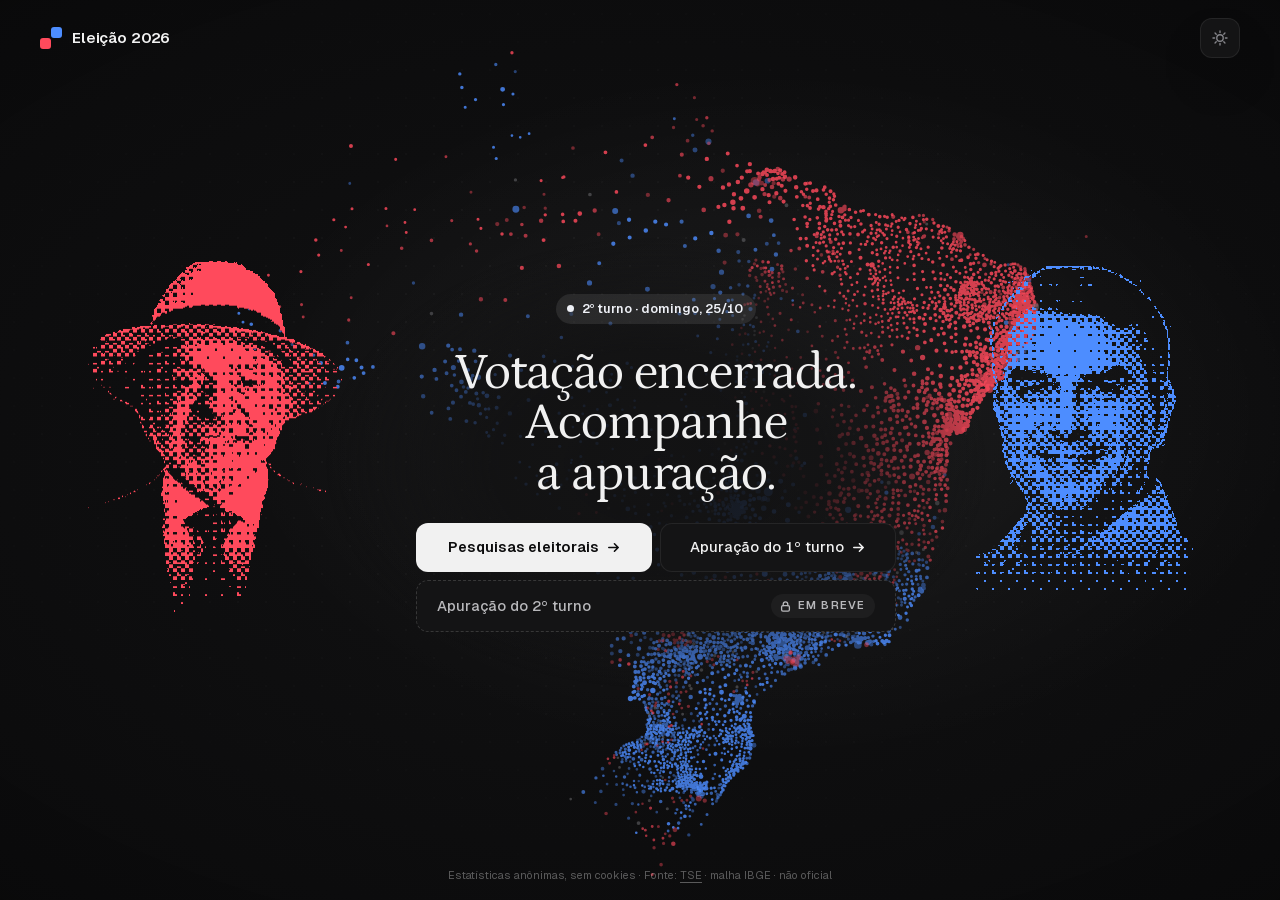
==== site/index.html @ a62d68cd "Tema escuro como padrão em todas as páginas - data-theme="dark" nas quatro páginas e theme-color neu" ====
<!doctype html>
<html lang="pt-BR" data-theme="dark">
<head>
<meta charset="utf-8">
<meta name="viewport" content="width=device-width,initial-scale=1,viewport-fit=cover">
<meta name="theme-color" content="#0b0b0c">
<title>Eleição 2026 · Lula × Flávio Bolsonaro</title>
<meta name="description" content="Pesquisas do 2º turno e a apuração município a município, com dados oficiais do TSE.">
<meta property="og:title" content="Eleição 2026 · Lula × Flávio Bolsonaro">
<meta property="og:description" content="Pesquisas do 2º turno e a apuração município a município, em tempo real.">
<meta property="og:image" content="og.png">
<meta name="twitter:card" content="summary_large_image">
<link rel="icon" href="data:image/svg+xml,%3Csvg xmlns=%27http://www.w3.org/2000/svg%27 viewBox=%270 0 32 32%27%3E%3Crect width=%2732%27 height=%2732%27 rx=%278%27 fill=%27%2307090d%27/%3E%3Cpath d=%27M4 16h12v12H4z%27 fill=%27%23ff4a5c%27/%3E%3Cpath d=%27M16 4h12v12H16z%27 fill=%27%234d8dff%27/%3E%3C/svg%3E">
<script>try{var t=new URLSearchParams(location.search).get('theme')||localStorage.getItem('theme');if(t==='light'||t==='dark')document.documentElement.dataset.theme=t}catch(e){}</script>
<link rel="preload" href="fonts/Geist-Variable.woff2" as="font" type="font/woff2" crossorigin>
<link rel="preconnect" href="https://fonts.googleapis.com"><link rel="preconnect" href="https://fonts.gstatic.com" crossorigin>
<link rel="stylesheet" href="https://fonts.googleapis.com/css2?family=Petrona:ital,wght@0,300..700;1,300..700&display=swap">
<link rel="stylesheet" href="style.css">
<link rel="stylesheet" href="pages.css">
</head>
<body class="page ready">
<main class="home">
  <canvas class="bg-map" id="bgMap" aria-hidden="true"></canvas>
    <header class="topbar">
    <a class="brand" href="index.html"><i aria-hidden="true"></i>Eleição 2026</a>
    <button class="theme-btn" id="themeBtn" type="button" aria-label="Alternar tema claro e escuro">
      <svg class="sun" viewBox="0 0 20 20" fill="none" stroke="currentColor" stroke-width="1.5" stroke-linecap="round" aria-hidden="true"><circle cx="10" cy="10" r="3.6"/><path d="M10 2.2v1.8M10 16v1.8M2.2 10H4M16 10h1.8M4.5 4.5l1.3 1.3M14.2 14.2l1.3 1.3M15.5 4.5l-1.3 1.3M5.8 14.2l-1.3 1.3"/></svg>
      <svg class="moon" viewBox="0 0 20 20" fill="none" stroke="currentColor" stroke-width="1.5" stroke-linejoin="round" aria-hidden="true"><path d="M16.5 11.6A6.8 6.8 0 0 1 8.4 3.5a6.8 6.8 0 1 0 8.1 8.1z"/></svg>
    </button>
  </header>

  <section class="hero">
    <figure class="face l"><canvas class="dither" data-src="img/lula.jpg" role="img" aria-label="Retrato de Lula"></canvas></figure>
    <div class="hero-main">
      <div class="soon-count"><i></i><span>2º turno · domingo, 25/10</span></div>
      <h1 class="soon-title" id="title">Faltam <em>para o 2º turno</em></h1>
      <div class="countdown" id="cd" role="timer" aria-live="off">
        <div class="u panel"><b id="cdD">--</b><small>dias</small></div>
        <div class="u panel"><b id="cdH">--</b><small>horas</small></div>
        <div class="u panel"><b id="cdM">--</b><small>min</small></div>
        <div class="u panel"><b id="cdS">--</b><small>seg</small></div>
      </div>
      <nav class="ctas" aria-label="Principais seções">
        <a class="btn primary" href="pesquisas.html">Pesquisas eleitorais<svg viewBox="0 0 16 16" fill="none" stroke="currentColor" stroke-width="1.7" stroke-linecap="round" stroke-linejoin="round" aria-hidden="true"><path d="M3 8h10M9 4l4 4-4 4"/></svg></a>
        <a class="btn" href="apuracao.html?data=r1">Apuração do 1º turno<svg viewBox="0 0 16 16" fill="none" stroke="currentColor" stroke-width="1.7" stroke-linecap="round" stroke-linejoin="round" aria-hidden="true"><path d="M3 8h10M9 4l4 4-4 4"/></svg></a>
            <span class="btn locked" role="link" aria-disabled="true" title="Disponível quando a apuração começar">Apuração do 2º turno<span class="soonbadge"><svg viewBox="0 0 16 16" fill="none" stroke="currentColor" stroke-width="1.6" stroke-linecap="round" stroke-linejoin="round" aria-hidden="true"><rect x="3.2" y="7" width="9.6" height="6.6" rx="1.6"/><path d="M5.2 7V5.2a2.8 2.8 0 0 1 5.6 0V7"/></svg>Em breve</span></span>
      </nav>
    </div>
    <figure class="face f"><canvas class="dither" data-src="img/flavio.jpg" role="img" aria-label="Retrato de Flávio Bolsonaro"></canvas></figure>
  </section>

  <footer class="home-foot">Estatísticas anônimas, sem cookies · Fonte: <a href="https://resultados.tse.jus.br" target="_blank" rel="noopener">TSE</a> · malha IBGE · não oficial</footer>
</main>
<script src="bg.js"></script>
<script src="dither.js"></script>
<script>
(function () {
  var b = document.getElementById('themeBtn');
  b.addEventListener('click', function () {
    var n = document.documentElement.dataset.theme === 'dark' ? 'light' : 'dark';
    document.documentElement.dataset.theme = n;
    try { localStorage.setItem('theme', n); } catch (e) {}
  });
  var ids = ['D', 'H', 'M', 'S'].map(function (k) { return document.getElementById('cd' + k); }), title = document.getElementById('title'), cd = document.getElementById('cd');
  var start = Date.UTC(2026, 9, 25, 11, 0, 0), end = Date.UTC(2026, 9, 25, 20, 0, 0);
  function p(n) { return n < 10 ? '0' + n : String(n); }
  function tick() {
    var now = Date.now();
    if (now >= start) {
      cd.style.display = 'none'; 
      title.textContent = now < end ? 'Votação em andamento. A apuração começa às 17h.' : 'Votação encerrada. Acompanhe a apuração.';
      return;
    }
    var s = Math.floor((start - now) / 1000);
    var v = [Math.floor(s / 86400), Math.floor((s % 86400) / 3600), Math.floor((s % 3600) / 60), s % 60];
    ids.forEach(function (e, i) { e.textContent = p(v[i]); });
  }
  tick(); setInterval(tick, 1000);
})();
</script>
<script src="beacon.js" defer></script>
</body>
</html>
---- site/style.css ----
/* =====================================================================
   Tracker 2º turno 2026 — estilos
   Tokens → base → painéis → placar → ranking → estados → controles →
   busca/cards → tooltip → compartilhar → animações → celular
   ===================================================================== */

@font-face { font-family: "Geist"; src: url("fonts/Geist-Variable.woff2") format("woff2"); font-weight: 100 900; font-display: swap; }
@font-face { font-family: "Geist Mono"; src: url("fonts/GeistMono-Variable.woff2") format("woff2"); font-weight: 100 900; font-display: swap; }

:root {
  /* cor */
  --bg: #0b0b0c;
  --surface: rgba(20, 20, 21, .9);
  --surface-hi: rgba(255, 255, 255, .045);
  --surface-hi-2: rgba(255, 255, 255, .09);
  --line: rgba(255, 255, 255, .07);
  --line-strong: rgba(255, 255, 255, .15);
  --accent: #eef0f6; --accent-soft: rgba(255, 255, 255, .09); --accent-ink: #eef0f6;
  --thumb: rgba(255, 255, 255, .09); --seg-on: #eef0f6; --link: #b3b9c8; --ic-bg: rgba(255, 255, 255, .09); --ic-ink: #b3b9c8; --prog: #eef0f6; --prog-bg: rgba(255, 255, 255, .09);
  --hi-3: rgba(255, 255, 255, .14); --hi-4: rgba(255, 255, 255, .4); --hi-5: rgba(255, 255, 255, .22);
  --bg-glow: rgba(255, 255, 255, .06); --bg-a: #121213; --bg-b: #09090a;
  --dot: rgba(255, 255, 255, .09); --vig: rgba(0, 0, 0, .42);
  --panel-a: rgba(28, 28, 30, .94); --panel-b: rgba(18, 18, 19, .94); --panel-solid: #141415;
  --hl: rgba(255, 255, 255, .06);
  --shadow-panel: 0 24px 56px -16px rgba(0, 0, 0, .7); --shadow-pop: 0 20px 48px -8px rgba(0, 0, 0, .7); --shadow-sm: 0 8px 24px rgba(0, 0, 0, .5);
  --pop: rgba(17, 17, 18, .97); --pop-2: rgba(19, 19, 20, .97); --input: rgba(24, 24, 25, .92); --dlg: #151516;
  --chip-bg: #202022; --scroll: #333; --focus: rgba(255, 255, 255, .7);
  --label: rgba(255, 255, 255, .5); --halo: #000; --footnote: rgba(255, 255, 255, .32);
  --scrim: rgba(0, 0, 0, .5); --scrim-d: rgba(0, 0, 0, .7); --load: rgba(14, 14, 15, .6);
  --btn: #f1f1f1; --btn-h: #fff; --btn-ink: #0c0c0d;
  --card-a: rgba(255, 255, 255, .085); --card-b: rgba(255, 255, 255, .02); --card-ah: rgba(255, 255, 255, .13); --card-bh: rgba(255, 255, 255, .04);
  --chart-grid: rgba(255, 255, 255, .07); --chart-mid: rgba(255, 255, 255, .28); --chart-cur: rgba(255, 255, 255, .18); --chart-sel: rgba(255, 255, 255, .55); --chart-hov: rgba(255, 255, 255, .4);
  --text: #f1f1f1;
  --text-2: #b8b8bb;
  --muted: #85858a;
  --lula: #ff4a5c;
  --flavio: #4d8dff;
  --neutral: #2e2e31;
  /* escala de espaço e raios (múltiplos de 4) */
  --s1: 4px; --s2: 8px; --s3: 12px; --s4: 16px; --s5: 24px;
  --r-sm: 8px; --r-md: 12px; --r-lg: 18px;
  --gap: 16px;
  --lw: 484px;                     /* largura dos painéis da esquerda */
  /* movimento */
  --ease: cubic-bezier(.2, .8, .2, 1);
  --font: "Geist", ui-sans-serif, -apple-system, BlinkMacSystemFont, "Segoe UI", Roboto, sans-serif;
  /* fonte dos números grandes */
  --serif: "Petrona", ui-serif, "New York", "Iowan Old Style", Georgia, serif;
  --num: var(--serif); --num-w: 400; --num-ls: -.015em; --num-k: 1.12; --title-w: 400; --title-ls: -.02em;
  --mono: "Geist Mono", ui-monospace, SFMono-Regular, Menlo, monospace;
  color-scheme: dark;
}

* { box-sizing: border-box; margin: 0; }
html, body { height: 100%; }
body {
  color: var(--text);
  font: 400 14px/1.45 var(--font);
  font-variant-numeric: tabular-nums;
  -webkit-font-smoothing: antialiased;
  overflow: hidden;
  /* halo de luz atrás do Brasil + fundo em profundidade */
  background:
    radial-gradient(60% 55% at 60% 46%, var(--bg-glow) 0%, transparent 70%),
    radial-gradient(90% 80% at 50% 50%, var(--bg-a) 0%, var(--bg-b) 100%);
  background-color: var(--bg);
}
/* grade de pontos e vinheta, muito sutis */
body::before {
  content: ""; position: fixed; inset: 0; pointer-events: none; z-index: 0; opacity: .5;
  background-image: radial-gradient(var(--dot) 1px, transparent 1.2px);
  background-size: 28px 28px;
  -webkit-mask-image: radial-gradient(55% 55% at 58% 48%, #000, transparent);
  mask-image: radial-gradient(55% 55% at 58% 48%, #000, transparent);
}
body::after {
  content: ""; position: fixed; inset: 0; pointer-events: none; z-index: 1;
  background: radial-gradient(120% 100% at 50% 50%, transparent 55%, var(--vig) 100%);
}
a { color: inherit; }
button { font: inherit; color: inherit; cursor: pointer; }
[hidden] { display: none !important; }

:focus-visible { outline: 2px solid var(--focus); outline-offset: 2px; border-radius: var(--r-sm); }
button:focus:not(:focus-visible), input:focus:not(:focus-visible) { outline: none; }

#map { position: fixed; inset: 0; z-index: 0; }
.maplibregl-canvas { outline: none; }
.maplibregl-ctrl-attrib { display: none; }

/* ---------- painel de vidro ---------- */
.panel {
  position: fixed; z-index: 2;
  background: linear-gradient(180deg, var(--panel-a), var(--panel-b));
  backdrop-filter: blur(22px);
  -webkit-backdrop-filter: blur(22px);
  border: 1px solid var(--line);
  border-radius: var(--r-lg);
  box-shadow: inset 0 1px 0 var(--hl), var(--shadow-panel);
}

/* ---------- placar ---------- */
.score {
  top: var(--gap); left: var(--gap);
  width: var(--lw); max-width: calc(100vw - 2 * var(--gap));
  padding: var(--s4) 20px var(--s3);
}
.score-top { display: flex; justify-content: space-between; align-items: center; margin-bottom: var(--s4); }
.eyebrow { font-size: 11px; letter-spacing: .14em; text-transform: uppercase; color: var(--muted); font-weight: 500; white-space: nowrap; }

.pill {
  display: inline-flex; align-items: center; gap: 7px; white-space: nowrap;
  padding: 4px 11px 4px 9px; border-radius: 99px;
  font-size: 11px; font-weight: 600; letter-spacing: .06em; text-transform: uppercase;
  background: var(--surface-hi); color: var(--muted);
  transition: color .4s, background .4s;
}
.pill i { width: 6px; height: 6px; border-radius: 50%; background: currentColor; }
.pill[data-s="live"] { color: #ff6b7a; background: rgba(255, 74, 92, .12); }
.pill[data-s="live"] i { animation: pulse 1.6s ease-out infinite; }
.pill[data-s="done"] { color: #5fe0a0; background: rgba(95, 224, 160, .1); }
.badges { display: flex; align-items: center; gap: var(--s2); flex-shrink: 0; }
.pill.livebtn { border: 0; cursor: pointer; padding: 4px 11px 4px 7px; gap: 3px; color: var(--text); background: var(--surface-hi-2); font-family: inherit; }
.pill.livebtn svg { width: 11px; height: 11px; flex: none; }
.pill.livebtn i { display: none; }
.pill.livebtn:hover { background: var(--hi-3); }
.pill[data-s="replay"] { color: #b9a4ff; background: rgba(167, 139, 250, .13); }
.pill[data-s="stale"] { color: #ffc65c; background: rgba(255, 198, 92, .11); }
@keyframes pulse { 0% { box-shadow: 0 0 0 0 rgba(255, 74, 92, .65); } 100% { box-shadow: 0 0 0 9px rgba(255, 74, 92, 0); } }

.duel { display: grid; grid-template-columns: 1fr 1fr; gap: var(--s4); }
.cand { display: grid; grid-template-columns: 44px 1fr; grid-template-areas: "ph who" "pc pc" "vt vt"; column-gap: 10px; align-items: center; min-width: 0; }
.cand.flavio { text-align: right; grid-template-columns: 1fr 44px; grid-template-areas: "who ph" "pc pc" "vt vt"; }
.ph { grid-area: ph; width: 44px; height: 44px; border-radius: 50%; object-fit: cover; object-position: top; border: 2px solid; background: var(--chip-bg); transition: transform .5s var(--ease); }
.cand:hover .ph { transform: scale(1.06); }
.lula .ph { border-color: var(--lula); }
.flavio .ph { border-color: var(--flavio); }
.who { grid-area: who; line-height: 1.2; min-width: 0; }
.who .nm { font-weight: 600; font-size: 15px; letter-spacing: -.01em; display: block; white-space: nowrap; overflow: hidden; text-overflow: ellipsis; }
.who small { color: var(--muted); font-size: 11px; font-weight: 500; letter-spacing: .08em; }

/* número grande: leve, com % menor e mais discreto */
.pc { grid-area: pc; display: flex; align-items: flex-start; margin-top: var(--s3); font-family: var(--num); font-variant-numeric: lining-nums; font-size: calc(46px * var(--num-k)); font-weight: var(--num-w); letter-spacing: var(--num-ls); line-height: 1; }
.flavio .pc { justify-content: flex-end; }
.lula .pc { color: var(--lula); }
.flavio .pc { color: var(--flavio); }
.pc .pct { font-size: .46em; font-weight: 400; letter-spacing: 0; opacity: .6; margin: .3em 0 0 3px; }
.pc.empty .pct { display: none; }
.vt { grid-area: vt; color: var(--muted); font-size: 12.5px; margin-top: var(--s2); display: flex; gap: 4px; align-items: center; line-height: 1.2; }
.flavio .vt { justify-content: flex-end; }

/* números com dígitos que rolam */
.roll { display: inline-flex; line-height: 1; height: 1em; font-variant-numeric: tabular-nums; }
.dg { display: inline-block; height: 1em; width: 1ch; overflow: hidden; text-align: center; }
.dg i { display: block; font-style: normal; transform: translateY(calc(var(--d, 0) * -1em)); transition: transform 1s var(--ease); }
.dg b { display: block; height: 1em; font-weight: inherit; }
.ch { display: inline-block; height: 1em; }
/* números grandes: colunas mais justas (a fonte dos números é quase proporcional); o recorte vertical continua, o horizontal é folgado */
.pc .dg { width: .86ch; overflow: visible; clip-path: inset(0 -.35em); }
.pc .ch { margin: 0 -.02em; }
.vt .roll { height: 1.2em; line-height: 1.2; }
.vt .dg, .vt .dg b, .vt .ch { height: 1.2em; }
.vt .dg i { transform: translateY(calc(var(--d, 0) * -1.2em)); }
.roll.bump { animation: bump 1.1s var(--ease); }
@keyframes bump { 0% { filter: brightness(1.9) drop-shadow(0 0 10px currentColor); } 100% { filter: none; } }
body.noanim .dg i { transition: none; }

.split { position: relative; display: flex; height: 6px; border-radius: 99px; overflow: hidden; margin-top: var(--s4); background: var(--neutral); }
.split b { display: block; height: 100%; transition: width 1s var(--ease); }
.split .l { background: linear-gradient(90deg, #ff6676, var(--lula)); width: 50%; }
.split .f { background: linear-gradient(90deg, var(--flavio), #77a6ff); width: 50%; margin-left: auto; }
.split u { position: absolute; left: 50%; top: -2px; bottom: -2px; width: 2px; margin-left: -1px; background: var(--panel-solid); }
.lead { margin-top: var(--s3); font-size: 13px; font-weight: 500; text-align: center; min-height: 19px; color: var(--text-2); transition: color .4s; }
.lead.l { color: var(--lula); }
.lead.f { color: var(--flavio); }

.prog { height: 3px; background: var(--prog-bg); border-radius: 99px; margin-top: var(--s4); overflow: hidden; }
.prog i { display: block; height: 100%; width: 0; background: var(--prog); border-radius: 99px; transition: width 1s var(--ease); }
.row { display: flex; justify-content: space-between; gap: var(--s3); }
.meta { margin-top: var(--s2); font-size: 12px; color: var(--muted); }
.won { display: flex; gap: var(--s4); margin-top: var(--s3); padding-top: var(--s3); border-top: 1px solid var(--line); font-size: 12px; color: var(--muted); flex-wrap: wrap; }
.won span { display: inline-flex; align-items: center; gap: 6px; }
.won b { color: var(--text); font-size: 13px; font-weight: 600; }
.dot { width: 8px; height: 8px; border-radius: 50%; display: inline-block; flex: none; }

/* ---------- ranking dos demais candidatos (recolhido: 3 primeiros) ---------- */
.rank { margin-top: var(--s4); padding-top: var(--s3); border-top: 1px solid var(--line); }
.rank-head { display: flex; justify-content: space-between; align-items: center; font-size: 11px; letter-spacing: .14em; text-transform: uppercase; color: var(--muted); font-weight: 500; margin-bottom: var(--s2); }
.link { display: inline-flex; align-items: center; gap: 4px; background: none; border: 0; padding: 2px 4px; margin: -2px -4px; color: var(--link); font-size: 12px; letter-spacing: 0; text-transform: none; font-weight: 500; border-radius: 6px; }
.link:hover { color: var(--text); text-decoration: underline; }
.link svg { width: 12px; height: 12px; transition: transform .4s var(--ease); }
.score.rank-open .link svg { transform: rotate(180deg); }
.rank-wrap {
  max-height: 100px; overflow: hidden; position: relative;
  transition: max-height .5s var(--ease);
  -webkit-mask-image: linear-gradient(#000 62%, transparent); mask-image: linear-gradient(#000 62%, transparent);
}
.score.rank-open .rank-wrap { max-height: clamp(110px, calc(100vh - 650px), 330px); overflow-y: auto; -webkit-mask-image: none; mask-image: none; scrollbar-width: thin; scrollbar-color: var(--scroll) transparent; }
#rankList { list-style: none; padding: 0; }
#rankList li { display: grid; grid-template-columns: 24px minmax(0, 1fr) 52px 78px; gap: var(--s2); align-items: center; padding: 3px 0; font-size: 12.5px; }
#rankList img { width: 24px; height: 24px; border-radius: 50%; object-fit: cover; object-position: top; border: 1.5px solid var(--c); background: var(--chip-bg); }
.rn { white-space: nowrap; overflow: hidden; text-overflow: ellipsis; font-weight: 500; }
.rn small { color: var(--muted); font-weight: 400; font-size: 10px; margin-left: 4px; letter-spacing: .04em; }
.rb { display: block; height: 3px; background: var(--surface-hi); border-radius: 99px; margin-top: 3px; }
.rb b { display: block; height: 100%; border-radius: 99px; transition: width .8s var(--ease); }
.rp { text-align: right; font-weight: 600; }
.rv { text-align: right; color: var(--muted); }
.rank-foot { font-size: 11px; color: var(--muted); line-height: 1.5; max-height: 0; opacity: 0; overflow: hidden; transition: max-height .5s var(--ease), opacity .4s, margin .4s; }
.score.rank-open .rank-foot { max-height: 60px; opacity: 1; margin-top: var(--s2); }

/* ---------- lateral: estados ---------- */
.side { top: var(--gap); right: var(--gap); bottom: var(--gap); width: 300px; display: flex; flex-direction: column; overflow: hidden; }
.side-grab { display: block; }
.side-head { display: flex; align-items: center; justify-content: space-between; gap: var(--s2); padding: var(--s4) var(--s4) var(--s3); min-height: 58px; }
.side-title { display: flex; align-items: center; gap: var(--s2); min-width: 0; }
.back { display: inline-flex; align-items: center; justify-content: center; width: 28px; height: 28px; margin-left: -6px; border: 0; border-radius: var(--r-sm); background: var(--ic-bg); color: var(--ic-ink); }
.back:hover { background: var(--surface-hi-2); color: var(--text); }
.back svg { width: 14px; height: 14px; }
.side.in-detail h2 { color: var(--text); font-size: 15px; letter-spacing: -.01em; text-transform: none; font-weight: 600; }
.side h2, .evo h2 { font-size: 11px; letter-spacing: .14em; text-transform: uppercase; color: var(--muted); font-weight: 500; }
.x { display: none; background: none; border: 0; font-size: 24px; line-height: 1; color: var(--muted); padding: 0 4px; }
#ufList { list-style: none; padding: 0 var(--s2) var(--s2); overflow-y: auto; flex: 1; scrollbar-width: thin; scrollbar-color: var(--scroll) transparent; position: relative; }
#ufList li { display: grid; grid-template-columns: 28px 1fr 62px; align-items: center; gap: var(--s2); padding: 7px var(--s2); border-radius: var(--r-sm); cursor: pointer; transition: background .2s; }
#ufList li:hover { background: var(--surface-hi); }
#ufList li.on { background: var(--surface-hi-2); }
#ufList .sg { font-weight: 600; font-size: 12px; letter-spacing: .02em; }
#ufList .bar { position: relative; height: 5px; background: var(--surface-hi); border-radius: 99px; }
#ufList .bar::after { content: ""; position: absolute; left: 50%; top: -2px; bottom: -2px; width: 1px; background: var(--hi-5); }
#ufList .bar i { position: absolute; top: 0; bottom: 0; border-radius: 99px; width: 0; transition: width .8s var(--ease), background .4s; }
#ufList .mg { text-align: right; font-size: 12px; font-weight: 500; transition: color .4s; }
#ufList li.empty { display: block; color: var(--muted); cursor: default; padding: var(--s4) var(--s2); }
#ufList li.empty:hover { background: none; }
.evo { padding: var(--s3) var(--s4) var(--s4); border-top: 1px solid var(--line); }
.evo-head { display: flex; align-items: center; justify-content: space-between; margin-bottom: var(--s2); }
.mini { display: inline-flex; align-items: center; gap: 6px; padding: 4px 10px 4px 8px; border: 1px solid var(--line); border-radius: 99px; background: var(--surface-hi); color: var(--link); font-size: 12px; font-weight: 500; transition: background .2s, color .2s; }
.mini:hover { background: var(--surface-hi-2); color: var(--text); }
.mini svg { width: 11px; height: 11px; }
.evo-chart { position: relative; touch-action: none; cursor: crosshair; }
#spark { display: block; width: 100%; height: 132px; overflow: visible; }
#spark text { font: 500 9.5px var(--font); fill: var(--muted); }
.evo-tip { position: absolute; top: 0; z-index: 3; transform: translateX(-50%); pointer-events: none; padding: 6px 9px; border-radius: var(--r-sm); background: var(--pop); border: 1px solid var(--line); font-size: 11px; line-height: 1.5; white-space: nowrap; box-shadow: var(--shadow-sm); }
.evo-tip b { font-weight: 600; }
.evo-tip .l { color: var(--lula); } .evo-tip .f { color: var(--flavio); }
.evo-foot { display: flex; justify-content: space-between; align-items: center; margin-top: var(--s2); font-size: 11px; color: var(--muted); }
.evo-lg { display: inline-flex; align-items: center; gap: 5px; }
.evo-lg i { width: 7px; height: 7px; border-radius: 50%; display: inline-block; margin-left: 6px; }
.evo-lg .l { background: var(--lula); } .evo-lg .f { background: var(--flavio); }

/* ---------- detalhe do estado / exterior ---------- */
.detail { flex: 1; overflow-y: auto; padding: 0 var(--s4) var(--s4); scrollbar-width: thin; scrollbar-color: var(--scroll) transparent; animation: pop .35s var(--ease); }
.detail .sec { margin-top: var(--s4); }
.detail .sec:first-child { margin-top: var(--s2); }
.detail .sec > h3 { font-size: 11px; letter-spacing: .14em; text-transform: uppercase; color: var(--muted); font-weight: 500; margin-bottom: var(--s2); }
.d-duel { display: grid; grid-template-columns: 1fr 1fr; gap: var(--s3); }
.d-duel .c { min-width: 0; }
.d-duel .c.f { text-align: right; }
.d-duel .nm { font-size: 12px; color: var(--text-2); }
.d-duel .big { font-family: var(--num); font-variant-numeric: lining-nums; font-size: calc(28px * var(--num-k)); font-weight: var(--num-w); letter-spacing: var(--num-ls); line-height: 1.1; }
.d-duel .l .big { color: var(--lula); } .d-duel .f .big { color: var(--flavio); }
.d-duel .big small { font-size: .5em; opacity: .6; font-weight: 400; margin-left: 2px; }
.d-duel .v { font-size: 11.5px; color: var(--muted); }
.d-stats { display: grid; grid-template-columns: repeat(3, 1fr); gap: var(--s2); }
.d-stats > div { padding: var(--s2) 10px; border-radius: var(--r-sm); background: var(--surface-hi); }
.d-stats b { display: block; font-size: 15px; font-weight: 500; letter-spacing: -.01em; }
.d-stats span { font-size: 10.5px; color: var(--muted); }
.d-list { list-style: none; padding: 0; }
.d-list li { display: grid; grid-template-columns: minmax(0, 1fr) auto auto; gap: var(--s2); align-items: center; padding: 6px var(--s2); margin: 0 calc(var(--s2) * -1); border-radius: var(--r-sm); font-size: 12.5px; cursor: pointer; transition: background .2s; }
.d-list li:hover { background: var(--surface-hi); }
.d-list .cn { white-space: nowrap; overflow: hidden; text-overflow: ellipsis; font-weight: 500; }
.d-list .cm { font-size: 11.5px; font-weight: 500; }
.d-list .cv { color: var(--muted); font-size: 11.5px; min-width: 62px; text-align: right; }
.d-chips { display: flex; flex-wrap: wrap; gap: 6px 12px; font-size: 12px; color: var(--muted); }
.d-chips span { display: inline-flex; align-items: center; gap: 6px; }
.d-chips b { color: var(--text); font-weight: 600; }
.d-note { font-size: 12px; color: var(--muted); }

/* ---------- controles ---------- */
.controls { left: var(--gap); bottom: var(--gap); padding: var(--s3); display: flex; flex-direction: column; gap: 10px; width: var(--lw); max-width: calc(100vw - 2 * var(--gap)); }
.grab { display: none; }
.ctl-row { display: flex; flex-wrap: wrap; gap: var(--s2); justify-content: space-between; }
.ctl-extra { display: grid; grid-template-rows: 1fr; transition: grid-template-rows .45s var(--ease), opacity .35s; }
.ctl-extra-in { overflow: hidden; min-height: 0; display: flex; flex-direction: column; gap: 10px; }

/* segmentado com indicador deslizante */
.seg { position: relative; display: inline-flex; background: var(--surface-hi); border-radius: 10px; padding: 3px; gap: 2px; }
.seg .thumb { position: absolute; top: 3px; bottom: 3px; left: 0; width: 0; background: var(--thumb); border-radius: var(--r-sm); box-shadow: inset 0 1px 0 var(--hl); transition: transform .4s var(--ease), width .4s var(--ease); pointer-events: none; }
.seg button { position: relative; z-index: 1; display: inline-flex; align-items: center; gap: 6px; background: none; border: 0; padding: 6px 9px; border-radius: var(--r-sm); color: var(--muted); font-weight: 500; font-size: 12.5px; white-space: nowrap; transition: color .25s; }
.seg button:hover { color: var(--text-2); }
.seg button.on { color: var(--seg-on); }
.seg button svg { width: 14px; height: 14px; flex: none; }
.seg.small button { padding: 3px 10px; font-size: 12px; }
.legend { display: grid; grid-template-columns: auto 1fr auto; gap: 10px; align-items: center; font-size: 11px; color: var(--muted); }
.ramp { height: 6px; border-radius: 99px; }
.legend.r1 { display: flex; flex-wrap: wrap; gap: 4px 12px; align-items: center; }
.lg-note { flex-basis: 100%; font-size: 11px; color: var(--muted); }
.lg-bar { flex-basis: 100%; display: grid; grid-template-columns: auto 1fr auto; gap: 10px; align-items: center; font-size: 11px; color: var(--muted); }
.chip { display: inline-flex; align-items: center; gap: 6px; font-size: 11px; color: var(--muted); }
.chip b { color: var(--text); font-weight: 500; }
.grain-row { display: flex; align-items: center; gap: 10px; flex-wrap: wrap; }
.h-note { font-size: 11px; color: var(--muted); }

.btn { display: inline-flex; align-items: center; justify-content: center; gap: 7px; background: var(--surface-hi); border: 1px solid var(--line); border-radius: 10px; padding: 8px 14px; font-weight: 500; font-size: 13px; text-decoration: none; text-align: center; transition: background .2s, transform .2s var(--ease); }
.btn:hover { background: var(--surface-hi-2); }
.btn:active { transform: scale(.97); }
.btn svg { width: 15px; height: 15px; }
.btn.primary { background: var(--btn); color: var(--btn-ink); border-color: transparent; font-weight: 600; }
.btn.primary:hover { background: var(--btn-h); }
.actions { display: none; }

/* ---------- busca e card da cidade ---------- */
.search { position: fixed; z-index: 16; left: var(--gap); width: min(var(--lw), calc(100vw - 2 * var(--gap))); bottom: calc(var(--ctl-h, 150px) + var(--gap) * 2); }
.search.inpanel { position: relative; left: auto; bottom: auto; width: auto; z-index: 3; }
.search input { width: 100%; height: 42px; padding: 0 38px; color: var(--text); font: inherit; font-size: 14px; background: var(--input); backdrop-filter: blur(22px); -webkit-backdrop-filter: blur(22px); border: 1px solid var(--line); border-radius: var(--r-md); outline: none; box-shadow: inset 0 1px 0 var(--hl), var(--shadow-pop); transition: border-color .2s, box-shadow .2s; }
.search.inpanel input { background: var(--surface-hi); box-shadow: none; backdrop-filter: none; }
.search input::placeholder { color: var(--muted); }
.search input:focus { border-color: var(--line-strong); box-shadow: 0 0 0 3px var(--surface-hi-2), var(--shadow-pop); }
.search .mag, .search .clr { z-index: 2; }
.search .mag { position: absolute; left: 13px; top: 13px; color: var(--muted); pointer-events: none; }
.search .clr { position: absolute; right: 6px; top: 6px; width: 30px; height: 30px; border: 0; border-radius: var(--r-sm); background: none; color: var(--muted); font-size: 20px; line-height: 1; }
.search .clr:hover { background: var(--surface-hi-2); color: var(--text); }
#sres { position: absolute; left: 0; right: 0; bottom: calc(100% + 6px); list-style: none; padding: 5px; max-height: 330px; overflow-y: auto; background: var(--pop-2); border: 1px solid var(--line); border-radius: var(--r-md); box-shadow: var(--shadow-pop); animation: pop .22s var(--ease); transform-origin: bottom; }
#sres li { display: flex; align-items: center; gap: 9px; padding: 8px 10px; border-radius: var(--r-sm); cursor: pointer; font-size: 14px; }
#sres li.on, #sres li:hover { background: var(--surface-hi-2); }
#sres li.none { color: var(--muted); cursor: default; }
#sres .nm { flex: 1; min-width: 0; white-space: nowrap; overflow: hidden; text-overflow: ellipsis; }
#sres mark { background: none; color: var(--text); font-weight: 700; text-decoration: underline; text-decoration-color: var(--hi-4); text-underline-offset: 3px; }
#sres .uf { color: var(--muted); font-size: 12px; font-weight: 500; }
@keyframes pop { from { opacity: 0; transform: translateY(6px) scale(.98); } }

.pin { position: fixed; z-index: 17; left: var(--gap); width: min(300px, calc(100vw - 2 * var(--gap))); max-height: 55vh; overflow-y: auto; bottom: calc(var(--ctl-h, 150px) + var(--gap) * 2); background: var(--pop); border: 1px solid var(--line); border-radius: var(--r-lg); padding: var(--s3) var(--s4); box-shadow: var(--shadow-pop); animation: pop .3s var(--ease); }
.pin.wide { width: min(310px, calc(100vw - 2 * var(--gap))); }
.pin .x { display: block; position: absolute; top: 6px; right: 8px; }
.pin h4 { font-size: 15px; font-weight: 600; padding-right: 22px; margin-bottom: 2px; letter-spacing: -.01em; }

/* ---------- tooltip e conteúdo dos cards ---------- */
.tip { position: fixed; z-index: 20; pointer-events: none; width: 250px; background: var(--pop); border: 1px solid var(--line); border-radius: var(--r-md); padding: var(--s3) 14px; box-shadow: var(--shadow-pop); }
.tip.wide { width: 292px; }
.tip h4 { font-size: 14px; font-weight: 600; margin-bottom: 2px; letter-spacing: -.01em; }
.tip .sub, .pin .sub { font-size: 11px; color: var(--muted); margin-bottom: var(--s2); }
.tip .tr, .pin .tr { display: grid; grid-template-columns: 1fr auto; font-size: 13px; padding: 2px 0; gap: var(--s2); }
.tip .tr b, .pin .tr b { font-weight: 600; }
.tr.l b { color: var(--lula); }
.tr.f b { color: var(--flavio); }
.tip .tr span, .pin .tr span { color: var(--muted); font-size: 12px; text-align: right; }
.tip .cl, .pin .cl { display: grid; grid-template-columns: 1fr auto; font-size: 12.5px; padding: 1.5px 0; gap: var(--s2); }
.tip .cl b, .pin .cl b { font-weight: 500; white-space: nowrap; }
.tip .cl span, .pin .cl span { color: var(--muted); font-size: 11.5px; text-align: right; }
.cl.lead1 span { color: var(--text); }
.tsplit { display: flex; height: 5px; border-radius: 99px; overflow: hidden; margin: 7px 0 6px; background: var(--neutral); }
.tsplit i:first-child { background: var(--lula); }
.tsplit i:last-child { background: var(--flavio); }
.tip .cmp, .pin .cmp { margin-top: 7px; padding-top: 7px; border-top: 1px solid var(--line); font-size: 11px; color: var(--muted); }

.foot { position: fixed; z-index: 2; right: calc(var(--gap) + 316px); bottom: 8px; font-size: 11px; color: var(--footnote); }
.foot a { text-decoration: none; }
.uf-label { color: var(--label); font-size: 9.5px; font-weight: 600; letter-spacing: .08em; pointer-events: none; text-shadow: 0 0 3px var(--halo), 0 0 6px var(--halo); transition: opacity .5s; }
body.mode3d .uf-label { opacity: 0; }

/* ---------- compartilhar ---------- */
dialog { margin: auto; border: 1px solid var(--line); border-radius: 20px; background: var(--dlg); color: var(--text); padding: 0; width: min(760px, calc(100vw - 24px)); box-shadow: var(--shadow-pop); }
dialog[open] { animation: pop .35s var(--ease); }
dialog::backdrop { background: var(--scrim-d); backdrop-filter: blur(6px); }
.dlg { padding: var(--s5) 20px 20px; position: relative; }
.dlg h3 { margin-bottom: var(--s3); font-weight: 600; letter-spacing: -.01em; }
.dlg .x { display: block; position: absolute; top: 14px; right: 16px; }
#sharePrev { width: 100%; border-radius: var(--r-md); display: block; background: #000; aspect-ratio: 16 / 9; }
.dlg-actions { display: flex; gap: var(--s2); margin-top: var(--s4); flex-wrap: wrap; }
.dlg-actions .btn { flex: 1; min-width: 130px; }

/* ---------- carregando ---------- */
.loading { position: fixed; inset: 0; z-index: 30; display: grid; place-content: center; justify-items: center; gap: 18px; color: var(--muted); font-size: 12px; letter-spacing: .14em; text-transform: uppercase; pointer-events: none; background: radial-gradient(60% 50% at 50% 50%, var(--load), transparent); transition: opacity .7s var(--ease), visibility .7s; }
.loading.done { opacity: 0; visibility: hidden; }
.mark { position: relative; width: 36px; height: 36px; }
.mark::before, .mark::after { content: ""; position: absolute; width: 16px; height: 16px; border-radius: 4px; animation: mark 1.6s var(--ease) infinite; }
.mark::before { left: 0; top: 18px; background: var(--lula); }
.mark::after { left: 18px; top: 0; background: var(--flavio); animation-delay: .25s; }
@keyframes mark { 0%, 100% { transform: translate(0, 0) scale(1); opacity: 1; } 50% { transform: translate(2px, -2px) scale(.7); opacity: .55; } }

/* ---------- entrada dos painéis ---------- */
body:not(.ready) .panel, body:not(.ready) .search { opacity: 0; }
body.ready .panel, body.ready .search { animation: rise .8s var(--ease) backwards; }
body.ready .score { animation-delay: .05s; }
body.ready .side { animation-delay: .18s; }
body.ready .search { animation-delay: .24s; }
body.ready .controls { animation-delay: .3s; }
@keyframes rise { from { opacity: 0; transform: translateY(14px) scale(.985); } }

/* modo para gerar a imagem de preview (og.png): ?og */
body.og .side, body.og .controls, body.og .foot, body.og .scrim, body.og .search { display: none; }
body.og .loading { display: none; }
body.og .panel, body.og .search { animation: none !important; opacity: 1 !important; }

/* ---------- telas largas ---------- */
@media (min-width: 1151px) {
  .search { top: var(--gap); bottom: auto; left: calc(var(--gap) + var(--lw) + 14px); width: min(380px, calc(100vw - var(--lw) - 300px - 5 * var(--gap) - 14px)); }
  #sres { bottom: auto; top: calc(100% + 6px); transform-origin: top; }
  .pin { bottom: auto; top: calc(var(--gap) + 42px + 10px); left: calc(var(--gap) + var(--lw) + 14px); }
}
@media (max-width: 1150px) { .search.inpanel #sres { bottom: calc(100% + 8px); } }

/* ---------- celular: gavetas ---------- */
@media (max-width: 900px) {
  :root { --gap: 10px; }
  .score { width: auto; right: var(--gap); padding: var(--s3) var(--s4) 10px; }
  .score-top { margin-bottom: var(--s3); }
  .pc { font-size: calc(36px * var(--num-k)); margin-top: var(--s2); }
  .ph { width: 34px; height: 34px; }
  .cand { grid-template-columns: 34px 1fr; }
  .cand.flavio { grid-template-columns: 1fr 34px; }
  .who .nm { font-size: 13px; }
  .vt { font-size: 12px; margin-top: 6px; }
  .won { display: none; }
  .split { margin-top: var(--s3); }
  .lead { margin-top: var(--s2); font-size: 12.5px; }
  .prog { margin-top: var(--s3); }
  .rank { margin-top: var(--s3); padding-top: var(--s2); }
  .rank-wrap { max-height: 0; -webkit-mask-image: none; mask-image: none; }          /* celular: só o título; abre com 'Ver todos' */
  .score.rank-open .rank-wrap { max-height: 34vh; }
  .rank-head { margin-bottom: 0; }
  .score.rank-open .rank-head { margin-bottom: var(--s2); }

  .controls { left: var(--gap); right: var(--gap); bottom: calc(var(--gap) + env(safe-area-inset-bottom)); width: auto; max-width: none; padding-top: 6px; }
  .grab { display: block; align-self: center; width: 100%; height: 14px; padding: 0; background: none; border: 0; position: relative; touch-action: none; }
  .grab::before { content: ""; position: absolute; left: 50%; top: 4px; width: 36px; height: 4px; margin-left: -18px; border-radius: 99px; background: var(--line-strong); }
  .controls.collapsed .ctl-extra { grid-template-rows: 0fr; opacity: 0; }
  .ctl-row { flex-wrap: wrap; }
  .seg button { padding: 6px 10px; font-size: 12px; }
  .actions { display: flex; }
  .actions .btn { flex: 1; }

  /* gaveta dos estados: três posições (fechada, meia, cheia), arrastável */
  .side { top: auto; left: 0; right: 0; bottom: 0; width: auto; height: min(86vh, 760px); border-radius: 22px 22px 0 0; border-bottom: 0; z-index: 25; transform: translateY(var(--y, 100%)); transition: transform .5s var(--ease); padding-bottom: env(safe-area-inset-bottom); animation: none !important; }
  .side.dragging { transition: none; }
  .side-grab { display: block; position: relative; touch-action: none; cursor: grab; padding-top: 8px; }
  .side-grab::before { content: ""; display: block; width: 40px; height: 4px; margin: 0 auto; border-radius: 99px; background: var(--line-strong); }
  .side-head { padding-top: var(--s3); }
  .side .x { display: block; }
  .scrim { position: fixed; inset: 0; z-index: 24; background: var(--scrim); opacity: 0; pointer-events: none; transition: opacity .4s; }
  .scrim.on { opacity: 1; pointer-events: auto; }
  .foot { display: none; }
  .evo svg { height: 56px; }

  /* card da cidade compacto (4 primeiros), expande com um toque */
  .pin:not(.open) .cl:nth-of-type(n+6), .pin:not(.open) .cmp { display: none; }
  .pin:not(.open)::after { content: "Toque para ver todos"; display: block; margin-top: 6px; font-size: 11px; color: var(--muted); }
  .pin { max-height: 62vh; }
}
@media (min-width: 901px) { .scrim { display: none; } }

@media (prefers-reduced-motion: reduce) {
  *, *::before, *::after { animation: none !important; transition: none !important; }
  body:not(.ready) .panel, body:not(.ready) .search { opacity: 1; }
}

.d-cand { margin-bottom: 7px; }
.d-cand .top { display: flex; justify-content: space-between; gap: var(--s2); font-size: 12.5px; }
.d-cand .top b { font-weight: 500; }
.d-cand .top span { color: var(--muted); font-size: 11.5px; }
.d-cand .rb b { transition: width .8s var(--ease); }

@media (max-width: 900px) {
  .score-top { gap: var(--s2); }
  .eyebrow { min-width: 0; overflow: hidden; text-overflow: ellipsis; }
}

/* ---------- cartão do Exterior (fora da lista de estados) ---------- */
.ext-card { display: flex; align-items: center; gap: var(--s3); width: calc(100% - 2 * var(--s2)); margin: 0 var(--s2) var(--s2); padding: 10px var(--s3); text-align: left; border: 1px solid var(--line-strong); border-radius: var(--r-md); background: linear-gradient(135deg, var(--card-a), var(--card-b)); box-shadow: inset 0 1px 0 var(--hl); transition: background .25s, transform .25s var(--ease), border-color .25s; flex: none; }
.ext-card:hover { background: linear-gradient(135deg, var(--card-ah), var(--card-bh)); border-color: var(--line-strong); transform: translateY(-1px); }
.ext-card:active { transform: scale(.985); }
.ext-ic { display: grid; place-items: center; width: 34px; height: 34px; flex: none; border-radius: 50%; background: var(--ic-bg); color: var(--ic-ink); }
.ext-ic svg { width: 18px; height: 18px; }
.ext-tx { min-width: 0; line-height: 1.25; }
.ext-tx b { display: block; font-size: 13.5px; font-weight: 600; letter-spacing: -.01em; }
.ext-tx small { display: block; font-size: 11px; color: var(--muted); white-space: nowrap; overflow: hidden; text-overflow: ellipsis; }
.ext-res { margin-left: auto; font-size: 12px; font-weight: 600; white-space: nowrap; }
.ext-go { width: 12px; height: 12px; color: var(--muted); flex: none; transition: transform .25s var(--ease); }
.ext-card:hover .ext-go { transform: translateX(2px); color: var(--text); }

/* ---------- botão de tema ---------- */
.search input { padding-right: 76px; }
.search .clr { right: 40px; }
.theme-btn { position: absolute; z-index: 2; right: 6px; top: 6px; width: 30px; height: 30px; display: grid; place-items: center; border: 0; border-radius: var(--r-sm); background: none; color: var(--muted); transition: background .2s, color .2s, transform .4s var(--ease); }
.theme-btn:hover { background: var(--surface-hi-2); color: var(--text); }
.theme-btn svg { width: 16px; height: 16px; }
.theme-btn .moon { display: none; }
:root[data-theme="light"] .theme-btn .sun { display: none; }
:root[data-theme="light"] .theme-btn .moon { display: block; }
.theme-btn:active { transform: rotate(25deg) scale(.92); }

/* =====================================================================
   TEMA CLARO — estilo "mapa": água azul-clara de fundo, painéis brancos com
   sombra suave, teal como destaque e vermelho/azul do próprio Maps nos dados
   ===================================================================== */
:root[data-theme="light"] {
  color-scheme: light;
  --bg: #ebebec; --surface: #fff;
  --surface-hi: rgba(60, 64, 67, .06); --surface-hi-2: rgba(60, 64, 67, .1);
  --line: rgba(60, 64, 67, .12); --line-strong: rgba(60, 64, 67, .24);
  --text: #202124; --text-2: #3c4043; --muted: #5f6368;
  --lula: #d93025; --flavio: #1a73e8; --neutral: #dadce0;
  --accent: #202124; --accent-soft: rgba(32, 33, 36, .08); --accent-ink: #202124;
  --thumb: rgba(32, 33, 36, .08); --seg-on: #202124; --link: #3c4043; --ic-bg: rgba(32, 33, 36, .08); --ic-ink: #3c4043; --prog: #202124; --prog-bg: rgba(60, 64, 67, .12);
  --hi-3: rgba(60, 64, 67, .14); --hi-4: rgba(60, 64, 67, .4); --hi-5: rgba(60, 64, 67, .3);
  --bg-glow: rgba(255, 255, 255, .7); --bg-a: #f1f1f2; --bg-b: #e1e1e3;
  --dot: rgba(0, 0, 0, .1); --vig: rgba(0, 0, 0, .09);
  --panel-a: rgba(255, 255, 255, .98); --panel-b: rgba(255, 255, 255, .96); --panel-solid: #fff;
  --hl: transparent;
  --shadow-panel: 0 1px 2px rgba(60, 64, 67, .3), 0 2px 8px 2px rgba(60, 64, 67, .16);
  --shadow-pop: 0 2px 4px rgba(60, 64, 67, .25), 0 6px 18px 4px rgba(60, 64, 67, .16);
  --shadow-sm: 0 2px 8px rgba(60, 64, 67, .25);
  --pop: #fff; --pop-2: #fff; --input: #fff; --dlg: #fff;
  --chip-bg: #e8eaed; --scroll: #bdc1c6; --focus: #202124;
  --label: #3c4043; --halo: rgba(255, 255, 255, .95); --footnote: rgba(32, 33, 36, .55);
  --scrim: rgba(32, 33, 36, .4); --scrim-d: rgba(32, 33, 36, .5); --load: rgba(213, 230, 243, .8);
  --btn: #202124; --btn-h: #000; --btn-ink: #fff;
  --card-a: #fff; --card-b: #f6f6f6; --card-ah: #fff; --card-bh: #eeeeef;
  --chart-grid: rgba(60, 64, 67, .1); --chart-mid: rgba(60, 64, 67, .35); --chart-cur: rgba(60, 64, 67, .25); --chart-sel: #202124; --chart-hov: rgba(60, 64, 67, .5);
}
:root[data-theme="light"] .panel { border-color: rgba(60, 64, 67, .08); }
:root[data-theme="light"] .search input { border-color: rgba(60, 64, 67, .1); }
:root[data-theme="light"] .search input:focus { border-color: var(--accent); box-shadow: 0 0 0 3px rgba(32, 33, 36, .12), var(--shadow-pop); }
:root[data-theme="light"] .pill { background: #f1f3f4; }
:root[data-theme="light"] .pill[data-s="live"] { color: #c5221f; background: #fce8e6; }
:root[data-theme="light"] .pill[data-s="done"] { color: #137333; background: #e6f4ea; }
:root[data-theme="light"] .pill[data-s="stale"] { color: #b06000; background: #fef0cd; }
:root[data-theme="light"] .pill[data-s="replay"] { color: #7627bb; background: #f3e8fd; }
:root[data-theme="light"] .pill.livebtn { background: rgba(32, 33, 36, .08); color: #202124; }
:root[data-theme="light"] .pill.livebtn:hover { background: #bfe5e8; }
:root[data-theme="light"] .seg { background: #f1f3f4; }
:root[data-theme="light"] .seg button:hover { color: var(--text); }
:root[data-theme="light"] .btn { background: #f1f3f4; border-color: transparent; }
:root[data-theme="light"] .btn:hover { background: #e8eaed; }
:root[data-theme="light"] .btn.primary { background: var(--btn); }
:root[data-theme="light"] .btn.primary:hover { background: var(--btn-h); }
:root[data-theme="light"] .ext-card { border-color: rgba(60, 64, 67, .14); box-shadow: 0 1px 2px rgba(60, 64, 67, .12); }
:root[data-theme="light"] .ext-card:hover { border-color: var(--accent); }
:root[data-theme="light"] .ext-tx b { color: var(--text); }
:root[data-theme="light"] .split .l { background: linear-gradient(90deg, #ea5b50, var(--lula)); }
:root[data-theme="light"] .split .f { background: linear-gradient(90deg, var(--flavio), #4a90f0); }
:root[data-theme="light"] .mini { background: #fff; border-color: rgba(60, 64, 67, .18); }
:root[data-theme="light"] .mini:hover { background: #efefef; color: #202124; border-color: var(--accent); }
:root[data-theme="light"] .back:hover { background: #bfe5e8; }
:root[data-theme="light"] #ufList li:hover, :root[data-theme="light"] .d-list li:hover { background: #f1f3f4; }
:root[data-theme="light"] #ufList li.on { background: rgba(32, 33, 36, .08); }
:root[data-theme="light"] .tip, :root[data-theme="light"] .pin, :root[data-theme="light"] #sres { border-color: rgba(60, 64, 67, .1); }

/* ---------- apuração em breve + pesquisas ---------- */
.soon { display: none; }
.score.is-soon .soon { display: block; }
.score.is-soon > .duel, .score.is-soon > .split, .score.is-soon > .lead, .score.is-soon > .rank, .score.is-soon > .prog, .score.is-soon > .meta, .score.is-soon > .won { display: none; }
.soon-title { font-family: var(--num); font-weight: var(--title-w); font-size: calc(clamp(46px, 5.4vw, 66px) * var(--num-k)); line-height: .98; letter-spacing: var(--title-ls); margin: var(--s2) 0 var(--s3); font-variant-numeric: lining-nums; }
.soon-title em { font-style: normal; color: var(--accent); }
.soon-sub { font-size: 13px; color: var(--text-2); line-height: 1.5; max-width: 38ch; }
.soon-sub b { color: var(--text); font-weight: 600; }
.soon-count { display: inline-flex; align-items: center; gap: 8px; margin-top: var(--s3); padding: 6px 13px 6px 11px; border-radius: 99px; background: var(--accent-soft); color: var(--accent-ink); font-size: 12.5px; font-weight: 600; }
.soon-count i { width: 7px; height: 7px; border-radius: 50%; background: currentColor; animation: soonpulse 1.8s ease-out infinite; }
@keyframes soonpulse { 0% { box-shadow: 0 0 0 0 color-mix(in srgb, currentColor 55%, transparent); } 100% { box-shadow: 0 0 0 9px transparent; } }

@media (max-width: 900px) {
  .soon-title { font-size: calc(36px * var(--num-k)); margin: 0 0 var(--s2); }
  .soon-title br { display: none; }
  .soon-sub { display: none; }
  .soon-count { margin-top: 0; }
}

body.og .soon-count { display: none; }


/* ---------- seletor temporário da fonte (manchete e números grandes) ---------- */

/* ---------- palco das pesquisas (substitui o mapa no 2º turno enquanto não há apuração) ---------- */
@media (max-width: 900px) {
}

.homelink { display: inline-flex; align-items: center; gap: 5px; text-decoration: none; color: var(--text-2); }
.homelink svg { width: 11px; height: 11px; }
.homelink:hover { color: var(--text); }

.soon-cta { margin-top: var(--s4); align-self: flex-start; }
.soon-cta svg { width: 15px; height: 15px; }

.score-toggle { display: none; border: 0; cursor: pointer; padding: 4px 9px; background: var(--surface-hi-2); color: var(--text); }
.score-toggle svg { width: 12px; height: 12px; transition: transform .3s var(--ease); }
.score.min .score-toggle svg { transform: rotate(180deg); }
@media (max-width: 900px) {
  .score-toggle { display: inline-flex; }
  .score.min { padding-bottom: var(--s3); }
  .score.min .rank, .score.min .prog, .score.min .meta, .score.min .lead, .score.min .vt, .score.min .won,
  .score.min .soon-count, .score.min .soon-cta, .score.min .soon-sub { display: none; }
  .score.min .score-top { margin-bottom: var(--s2); justify-content: flex-end; }
  .score.min .eyebrow { display: none; }
  .score.min .pc { margin-top: 2px; }
  .score.min .split { margin-top: var(--s2); }
  .score.min .soon-title { margin-bottom: 0; font-size: calc(30px * var(--num-k)); }
}

/* desktop: o botão de compartilhar fica no painel de controles (Estados já aparece ao lado) */
@media (min-width: 901px) {
  .actions { display: flex; }
  .actions #btnStates { display: none; }
  .actions .btn { flex: 1; }
}

/* cabeçalho do placar: com muitos selos (Início, Resultado final, Replay) eles descem para a linha de baixo em vez de vazar do painel */
.score-top { flex-wrap: wrap; row-gap: var(--s2); }
.score-top .eyebrow { flex: 0 1 auto; }
.badges { flex-wrap: wrap; justify-content: flex-end; margin-left: auto; min-width: 0; }
---- site/pages.css ----
/* Home e pesquisas: layout. Visual (tokens, painéis, botões, fontes) vem de style.css, igual à apuração. */
body.page { overflow: auto; min-height: 100vh; min-height: 100dvh; }
body.page::before { -webkit-mask-image: radial-gradient(70% 60% at 50% 45%, #000, transparent); mask-image: radial-gradient(70% 60% at 50% 45%, #000, transparent); }
.page .panel { position: relative; z-index: 2; }
.page .theme-btn { position: relative; right: auto; top: auto; width: 40px; height: 40px; border-radius: var(--r-md); background: var(--panel-solid); border: 1px solid var(--line); box-shadow: var(--shadow-panel); }
.page .theme-btn svg { width: 18px; height: 18px; }
.page .btn { padding: 13px 20px; font-size: 14.5px; border-radius: var(--r-md); }
.page .btn svg { transition: transform .25s var(--ease); }
.page .btn:hover svg { transform: translateX(3px); }

/* ---------- home ---------- */
.bg-map { position: absolute; inset: 0; width: 100%; height: 100%; z-index: 0; pointer-events: none; -webkit-mask-image: radial-gradient(75% 80% at 50% 50%, #000 55%, transparent 100%); mask-image: radial-gradient(75% 80% at 50% 50%, #000 55%, transparent 100%); }
.home > .topbar, .home > .hero, .home > .home-foot { position: relative; z-index: 1; }
.home { position: relative; z-index: 2; min-height: 100vh; min-height: 100dvh; display: flex; flex-direction: column; }
.topbar { display: flex; align-items: center; justify-content: space-between; padding: max(18px, env(safe-area-inset-top)) clamp(16px, 4vw, 40px) 0; }
.brand { display: inline-flex; align-items: center; gap: 10px; font-weight: 600; letter-spacing: -.01em; text-decoration: none; font-size: 15px; }
.brand i { position: relative; width: 22px; height: 22px; }
.brand i::before, .brand i::after { content: ""; position: absolute; width: 11px; height: 11px; border-radius: 3px; }
.brand i::before { left: 0; bottom: 0; background: #ff4a5c; } .brand i::after { right: 0; top: 0; background: #4d8dff; }
.hero { flex: 1; display: flex; align-items: center; justify-content: center; gap: clamp(20px, 5vw, 80px); padding: 24px clamp(16px, 5vw, 48px); }
.hero-main { position: relative; flex: 0 1 480px; min-width: 0; display: flex; flex-direction: column; align-items: center; text-align: center; gap: clamp(14px, 3vh, 24px); }
.hero-main::before { content: ""; position: absolute; z-index: -1; inset: -56px -90px; pointer-events: none; background: radial-gradient(closest-side, color-mix(in srgb, var(--bg-a) 94%, transparent) 0%, color-mix(in srgb, var(--bg-a) 84%, transparent) 50%, transparent 100%); }
.hero .soon-count { margin: 0; position: relative; }
.hero .btn:not(.primary) { background: var(--panel-solid); border: 1px solid var(--line); }
.hero .soon-title { margin: 0; font-size: calc(clamp(30px, 3.6vw, 46px) * var(--num-k)); text-wrap: balance; }
.hero .soon-title em { color: inherit; }
.face.l { width: clamp(158px, 21.5vw, 292px); }
.face { flex: none; width: clamp(140px, 19vw, 260px); align-self: center; margin-bottom: clamp(20px, 6vh, 64px); }
.face canvas { display: block; width: 100%; aspect-ratio: 161 / 225; }
.face.l canvas { --ink: var(--lula); } .face.f canvas { --ink: var(--flavio); }
.countdown { display: grid; grid-template-columns: repeat(4, minmax(0, 1fr)); gap: var(--s3); width: min(480px, 100%); }
.countdown .u { box-shadow: none; padding: var(--s4) 8px var(--s3); display: flex; flex-direction: column; align-items: center; gap: 2px; }
.countdown b { font-family: var(--num); font-size: calc(clamp(34px, 6vw, 52px) * var(--num-k)); font-weight: var(--num-w); letter-spacing: var(--num-ls); line-height: 1; font-variant-numeric: lining-nums tabular-nums; }
.countdown small { font-size: 11px; letter-spacing: .14em; text-transform: uppercase; color: var(--muted); font-weight: 500; }
.ctas { display: flex; flex-wrap: wrap; justify-content: center; gap: var(--s2); width: min(480px, 100%); }
.ctas .btn { flex: 1 1 210px; }
.home-foot { padding: 0 20px max(16px, env(safe-area-inset-bottom)); text-align: center; font-size: 11px; color: var(--footnote); }
.home-foot a { text-underline-offset: 3px; }
@media (max-width: 900px) {
  .hero { flex-wrap: wrap; align-content: center; justify-content: center; gap: 14px 12px; padding: 12px 16px 20px; }
  .face, .face.l { order: 1; width: calc(50% - 8px); max-width: 190px; align-self: auto; margin: 0; }
  .face.l { order: 1; } .face.f { order: 2; }
  .hero-main { order: 3; flex: 1 1 100%; gap: 14px; }
  .hero-main::before { inset: -20px -16px; background: radial-gradient(closest-side, color-mix(in srgb, var(--bg-a) 70%, transparent) 0%, color-mix(in srgb, var(--bg-a) 45%, transparent) 60%, transparent 100%); }
  .hero .soon-title { font-size: calc(clamp(30px, 8.5vw, 40px) * var(--num-k)); }
  .bg-map { opacity: 1; }
}
}
@media (max-width: 480px) { .ctas .btn { flex-basis: 100%; } .countdown { gap: var(--s2); } }
@media (prefers-reduced-motion: no-preference) {
  .hero > * { animation: rise .7s var(--ease) backwards; }
  .hero > :nth-child(2) { animation-delay: .06s; } .hero > :nth-child(3) { animation-delay: .12s; } .hero > :nth-child(4) { animation-delay: .18s; } .hero > :nth-child(5) { animation-delay: .24s; }
}

/* ---------- pesquisas ---------- */
.pq-top { position: relative; z-index: 3; display: flex; align-items: center; justify-content: space-between; max-width: 920px; margin: 0 auto; padding: max(18px, env(safe-area-inset-top)) clamp(16px, 4vw, 24px) 0; }
.pq-top .back { position: static; width: auto; height: 40px; margin: 0; display: inline-flex; align-items: center; gap: 6px; padding: 0 14px 0 10px; border-radius: var(--r-md); border: 1px solid var(--line); background: var(--panel-solid); box-shadow: var(--shadow-panel); text-decoration: none; font-size: 13px; font-weight: 600; color: var(--text-2); }
.pq-top .back:hover { color: var(--text); }
.pq { position: relative; z-index: 2; max-width: 920px; margin: 0 auto; padding: clamp(28px, 7vh, 72px) clamp(16px, 4vw, 24px) 64px; }
.pq .eyebrow { margin-bottom: var(--s3); }
.pq-hero h1 { font-family: var(--num); font-weight: var(--title-w); font-size: calc(clamp(40px, 7vw, 76px) * var(--num-k)); letter-spacing: var(--title-ls); line-height: .98; text-wrap: balance; }
.pq-lead { margin-top: var(--s3); font-size: 16px; color: var(--text-2); }

.pq-avg { margin-top: clamp(28px, 6vh, 56px); padding-top: var(--s5); border-top: 1px solid var(--line); display: grid; grid-template-columns: 1fr 1fr; gap: var(--s2) var(--s4); align-items: end; }
.pq-avg .avg-h { grid-column: 1 / -1; font-size: 11px; letter-spacing: .14em; text-transform: uppercase; color: var(--muted); font-weight: 500; margin-bottom: var(--s2); }
.pq-avg .who { grid-area: auto; display: flex; flex-direction: column; gap: 2px; }
.pq-avg .who.f { text-align: right; align-items: flex-end; }
.pq-avg .nm { font-size: 12px; letter-spacing: .14em; text-transform: uppercase; color: var(--muted); font-weight: 500; }
.pq-avg .big { font-family: var(--num); font-variant-numeric: lining-nums; font-size: calc(clamp(60px, 13vw, 128px) * var(--num-k)); font-weight: var(--num-w); letter-spacing: var(--num-ls); line-height: .95; }
.pq-avg .l .big { color: var(--lula); } .pq-avg .f .big { color: var(--flavio); }
.pq-avg .big small { font-size: .4em; margin-left: 3px; opacity: .6; }
.avg-bar { grid-column: 1 / -1; display: flex; height: 6px; margin-top: var(--s4); border-radius: 99px; overflow: hidden; background: var(--neutral); }
.avg-bar b { display: block; height: 100%; transition: width 1s var(--ease); }
.avg-bar b:first-child { background: linear-gradient(90deg, #ff6676, var(--lula)); } .avg-bar b:last-child { background: linear-gradient(90deg, var(--flavio), #77a6ff); }
.avg-meta { grid-column: 1 / -1; display: flex; justify-content: space-between; gap: var(--s3); flex-wrap: wrap; font-size: 13px; color: var(--muted); }
.avg-meta b { color: var(--text); font-weight: 600; }

.pq-list { margin-top: clamp(32px, 7vh, 64px); padding-top: var(--s5); border-top: 1px solid var(--line); }
.pq-bar { display: flex; flex-direction: column; gap: var(--s3); margin-bottom: var(--s5); }
.pq-bar .range { align-self: flex-start; }
.chips { display: flex; flex-wrap: wrap; gap: 6px; }
.chip-b { border: 1px solid var(--line); background: transparent; border-radius: 99px; padding: 6px 13px; font-size: 12.5px; font-weight: 500; color: var(--text-2); white-space: nowrap; transition: background .2s, color .2s, border-color .2s; }
.chip-b:hover { border-color: var(--line-strong); color: var(--text); }
.chip-b.on { background: var(--btn); color: var(--btn-ink); border-color: transparent; }
.pq-head { display: flex; align-items: baseline; justify-content: space-between; gap: var(--s3); flex-wrap: wrap; }
.pq-head h2 { font-family: var(--num); font-weight: var(--title-w); font-size: calc(28px * var(--num-k)); letter-spacing: var(--title-ls); line-height: 1.1; }
.pq-head p { font-size: 13px; color: var(--muted); }

.list { list-style: none; padding: 0; margin-top: var(--s3); }
.list li { display: grid; grid-template-columns: 1fr auto auto; align-items: center; gap: var(--s4); padding: var(--s4) var(--s2); border-bottom: 1px solid var(--line); transition: background .2s; }
.list li.has-url { cursor: pointer; }
.list li.has-url:hover { background: var(--surface-hi); }
.list .pi b { display: block; font-size: 15.5px; font-weight: 600; letter-spacing: -.01em; }
.list .pi small { font-size: 12.5px; color: var(--muted); }
.list .pm { font-size: 12.5px; font-weight: 600; text-align: right; min-width: 74px; }
.list .pm.l { color: var(--lula); } .list .pm.f { color: var(--flavio); } .list .pm.n { color: var(--muted); }
.list .pv { display: flex; gap: var(--s4); justify-content: flex-end; font-family: var(--num); font-variant-numeric: lining-nums tabular-nums; font-size: calc(30px * var(--num-k)); font-weight: var(--num-w); letter-spacing: var(--num-ls); line-height: 1; min-width: 6.4ch; }
.list .pv .l { color: var(--lula); } .list .pv .f { color: var(--flavio); }
.list .none { display: block; color: var(--muted); text-align: center; padding: 40px 0; border: 0; }
.note { margin-top: var(--s5); font-size: 12px; color: var(--footnote); }

@media (max-width: 600px) {
  .list li { grid-template-columns: 1fr auto; gap: 2px var(--s3); padding: var(--s3) 4px; }
  .list .pm { grid-column: 1; grid-row: 2; text-align: left; min-width: 0; }
  .list .pi { grid-column: 1; }
  .list .pv { grid-column: 2; grid-row: 1 / span 2; font-size: calc(28px * var(--num-k)); }
  .pq-top .back span { display: none; } .pq-top .back { padding: 0 11px; }
}

.ctas .btn.locked { flex: 1 1 100%; justify-content: space-between; cursor: not-allowed; color: var(--text-2); background: var(--panel-solid); border: 1px dashed var(--line-strong); box-shadow: none; }
.ctas .btn.locked:hover { transform: none; }
.soonbadge { color: var(--text); display: inline-flex; align-items: center; gap: 6px; font-size: 11px; letter-spacing: .1em; text-transform: uppercase; font-weight: 600; padding: 4px 10px 4px 8px; border-radius: 99px; background: var(--surface-hi); color: var(--text-2); }
.soonbadge svg { width: 13px; height: 13px; }

/* ---------- analytics (painel privado) ---------- */
.an-top .an-tools { display: flex; align-items: center; gap: var(--s2); }
.an-main { max-width: 1040px; }
.an-login { display: flex; flex-wrap: wrap; align-items: center; gap: var(--s2); margin-top: var(--s5); }
.an-login label { width: 100%; font-size: 12px; letter-spacing: .14em; text-transform: uppercase; color: var(--muted); }
.an-login input { flex: 1 1 240px; height: 44px; padding: 0 14px; border-radius: var(--r-md); border: 1px solid var(--line); background: var(--panel-solid); color: var(--text); font: inherit; }
.an-err { width: 100%; font-size: 13px; color: var(--lula); min-height: 1em; }
.an-kpis { margin-top: clamp(24px, 5vh, 48px); display: grid; grid-template-columns: repeat(5, minmax(0, 1fr)); gap: var(--s3); }
.an-kpi { padding: var(--s4); border-radius: var(--r-lg); background: var(--panel-solid); border: 1px solid var(--line); box-shadow: var(--shadow-panel); display: flex; flex-direction: column; gap: 2px; }
.an-kpi b { font-family: var(--num); font-weight: var(--num-w); font-size: calc(clamp(30px, 3.6vw, 44px) * var(--num-k)); letter-spacing: var(--num-ls); line-height: 1; font-variant-numeric: lining-nums; }
.an-kpi span { font-size: 13px; font-weight: 600; margin-top: 6px; }
.an-kpi small { font-size: 12px; color: var(--muted); }
.an-block { margin-top: var(--s5); padding: var(--s4) var(--s4) var(--s5); border-radius: var(--r-lg); background: var(--panel-solid); border: 1px solid var(--line); }
.an-block h2 { font-family: var(--num); font-weight: var(--title-w); font-size: calc(22px * var(--num-k)); letter-spacing: var(--title-ls); margin-bottom: var(--s3); }
.an-block h3 { font-size: 11px; letter-spacing: .14em; text-transform: uppercase; color: var(--muted); font-weight: 500; margin: var(--s3) 0 var(--s2); }
.an-two { display: grid; grid-template-columns: 1fr 1fr; gap: var(--s4); }
.an-chart svg { width: 100%; height: auto; display: block; }
.an-chart text { font: 500 11px var(--font); fill: var(--muted); }
.an-bars { list-style: none; padding: 0; display: grid; gap: 10px; }
.an-bars li { display: grid; grid-template-columns: 110px 1fr auto; gap: var(--s3); align-items: center; font-size: 13px; }
.an-bars .b, .an-states .b { height: 8px; border-radius: 99px; background: var(--surface-hi-2); overflow: hidden; }
.an-bars .b i, .an-states .b i { display: block; height: 100%; border-radius: 99px; background: var(--text); }
.an-bars .v { font-variant-numeric: tabular-nums; font-weight: 600; text-align: right; }
.an-bars small { color: var(--muted); font-weight: 500; }
.an-states { display: grid; grid-template-columns: repeat(3, 1fr); gap: 10px 28px; }
.an-states .row { display: grid; grid-template-columns: 36px 1fr 46px; gap: var(--s2); align-items: center; font-size: 13px; }
.an-states .uf { font-weight: 600; font-size: 11px; letter-spacing: .06em; padding: 3px 0; text-align: center; border-radius: 6px; background: var(--surface-hi-2); }
.an-states .v { text-align: right; font-variant-numeric: tabular-nums; }
.an-chips { display: flex; flex-wrap: wrap; gap: 8px; margin-top: var(--s2); }
.an-chip { display: inline-flex; align-items: baseline; gap: 7px; padding: 8px 14px; border: 1px solid var(--line); border-radius: 99px; font-size: 13px; }
.an-chip b { font-weight: 600; font-variant-numeric: tabular-nums; } .an-chip small { color: var(--muted); font-size: 11.5px; }
.an-grp { display: grid; grid-template-columns: 150px 1fr; gap: var(--s3); padding: var(--s3) 0; border-top: 1px solid var(--line); }
.an-grp:first-child { border-top: 0; }
.an-grp .gn { font-size: 13px; color: var(--muted); padding-top: 10px; }
.an-two-nums b { font-family: var(--num); font-size: calc(44px * var(--num-k)); line-height: 1; letter-spacing: var(--num-ls); display: block; }
.an-two-nums span { font-weight: 600; font-size: 14px; } .an-two-nums small { display: block; color: var(--muted); font-size: 12px; }
.an-note { margin-top: var(--s3); font-size: 12px; color: var(--muted); line-height: 1.5; }
@media (max-width: 800px) {
  .an-kpis { grid-template-columns: repeat(2, 1fr); } .an-kpi:first-child { grid-column: 1 / -1; }
  .an-two { grid-template-columns: 1fr; gap: 0; } .an-states { grid-template-columns: 1fr; }
  .an-grp { grid-template-columns: 1fr; gap: 0; } .an-grp .gn { padding: 0; }
  .an-top .seg button { padding: 6px 8px; }
}
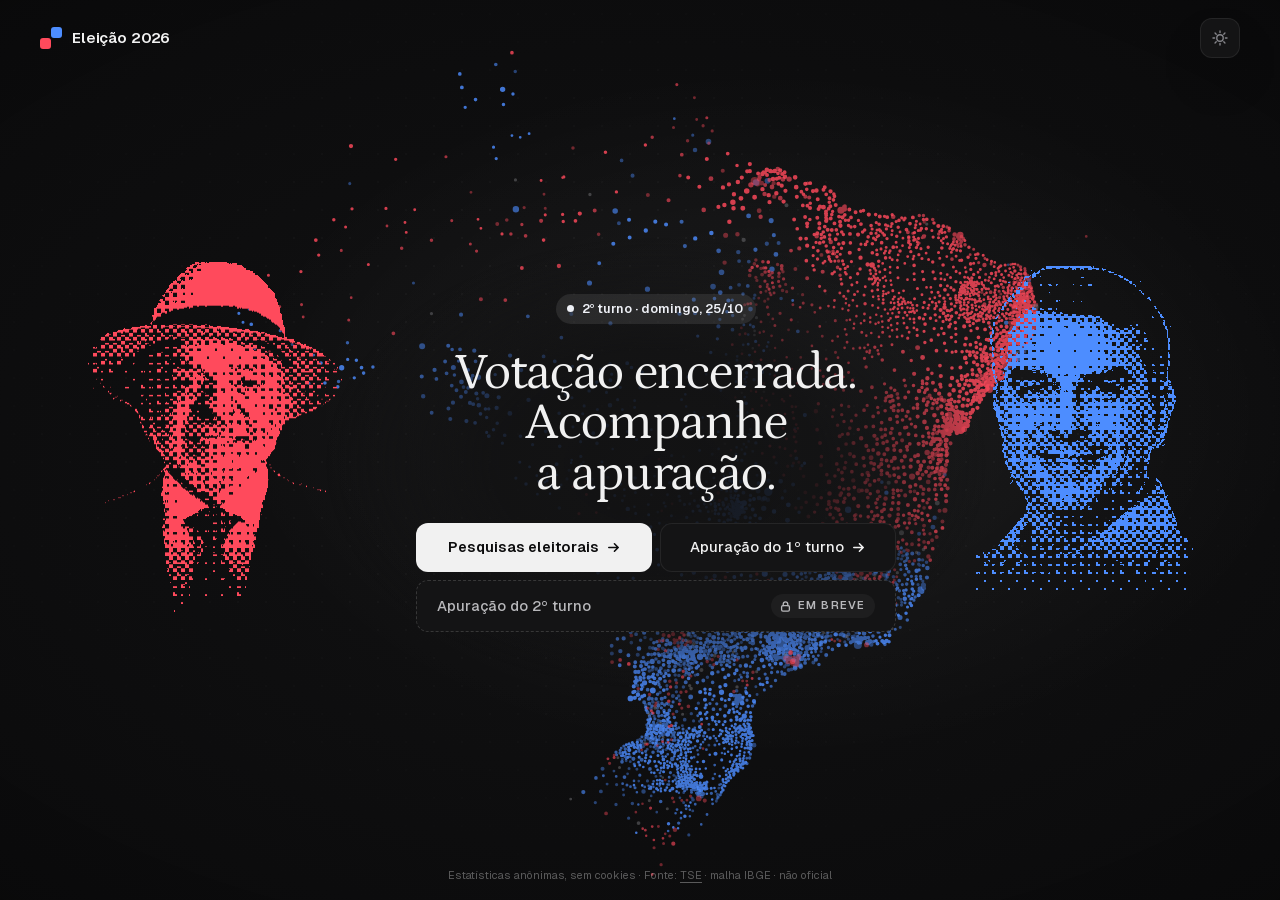
==== commit 96d0f512: "PostHog no modo econômico, coletor amostrado e ajustes do celular - PostHog (EU): snippet estático c" ====
--- a/site/index.html
+++ b/site/index.html
@@ -78,6 +78,8 @@
   tick(); setInterval(tick, 1000);
 })();
 </script>
+<script src="posthog-config.js"></script>
+<script src="posthog.js"></script>
 <script src="beacon.js" defer></script>
 </body>
 </html>
--- a/site/style.css
+++ b/site/style.css
@@ -441,8 +441,6 @@
   .evo svg { height: 56px; }
 
   /* card da cidade compacto (4 primeiros), expande com um toque */
-  .pin:not(.open) .cl:nth-of-type(n+6), .pin:not(.open) .cmp { display: none; }
-  .pin:not(.open)::after { content: "Toque para ver todos"; display: block; margin-top: 6px; font-size: 11px; color: var(--muted); }
   .pin { max-height: 62vh; }
 }
 @media (min-width: 901px) { .scrim { display: none; } }
@@ -579,11 +577,9 @@
 .soon-cta { margin-top: var(--s4); align-self: flex-start; }
 .soon-cta svg { width: 15px; height: 15px; }
 
-.score-toggle { display: none; border: 0; cursor: pointer; padding: 4px 9px; background: var(--surface-hi-2); color: var(--text); }
-.score-toggle svg { width: 12px; height: 12px; transition: transform .3s var(--ease); }
-.score.min .score-toggle svg { transform: rotate(180deg); }
+.score-grab { display: none; }
 @media (max-width: 900px) {
-  .score-toggle { display: inline-flex; }
+  .score .score-grab { display: block; margin: 6px 0 -6px; }
   .score.min { padding-bottom: var(--s3); }
   .score.min .rank, .score.min .prog, .score.min .meta, .score.min .lead, .score.min .vt, .score.min .won,
   .score.min .soon-count, .score.min .soon-cta, .score.min .soon-sub { display: none; }
@@ -605,3 +601,24 @@
 .score-top { flex-wrap: wrap; row-gap: var(--s2); }
 .score-top .eyebrow { flex: 0 1 auto; }
 .badges { flex-wrap: wrap; justify-content: flex-end; margin-left: auto; min-width: 0; }
+
+/* ---------- celular ---------- */
+@media (max-width: 900px) {
+  /* cartão do município: só o top 3 de candidatos, sem rodapé */
+  .pin .cl:nth-of-type(n+5), .tip .cl:nth-of-type(n+5), .pin .cmp, .tip .cmp { display: none; }
+  .pin .sub, .tip .sub { margin-bottom: 6px; }
+
+  /* painel de controles compacto: busca + ícones na primeira linha, seletores na segunda, legenda só quando expandido */
+  .controls { display: grid; grid-template-columns: minmax(0, 1fr) auto auto; gap: 8px; padding: 4px 10px 10px; }
+  .controls > .grab { grid-column: 1 / -1; }
+  .controls > .search { grid-column: 1; grid-row: 2; min-width: 0; }
+  .controls > .actions { display: contents; }
+  .controls .actions .btn { grid-row: 2; width: 42px; height: 42px; padding: 0; border-radius: var(--r-md); }
+  .controls .actions .btn span { display: none; }
+  .controls .actions .btn svg { width: 18px; height: 18px; }
+  .controls > .ctl-row:not(.actions) { grid-column: 1 / -1; grid-row: 3; flex-wrap: nowrap; gap: 8px; }
+  .controls > .ctl-row:not(.actions) .seg button { padding: 6px 9px; }
+  .controls #modeSeg button span { display: none; }
+  .controls > .ctl-extra { grid-column: 1 / -1; grid-row: 4; }
+  .controls .search input { height: 42px; }
+}
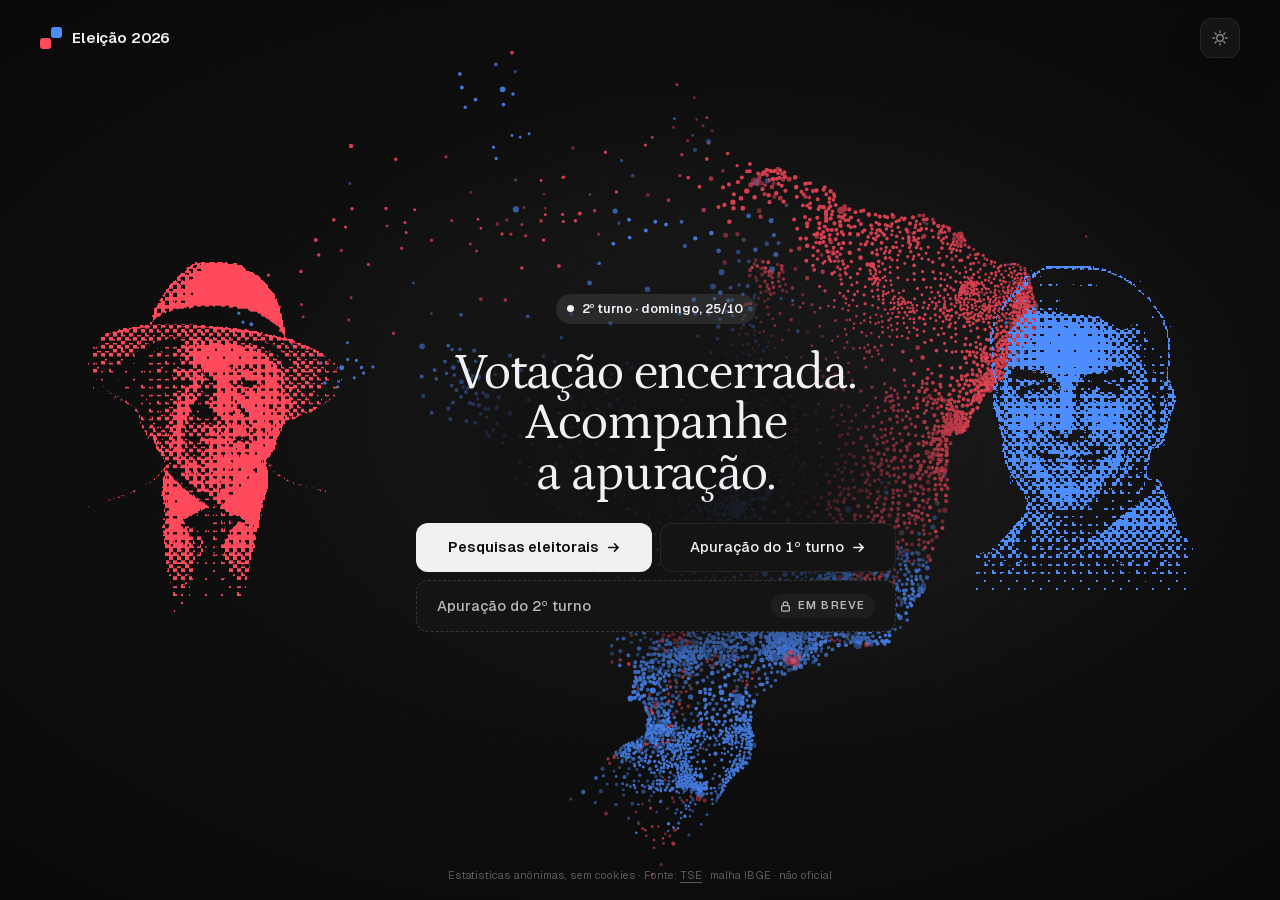
==== commit 2327a5fd: "Analytics unificado (Cloudflare + PostHog), KPIs de presença e nova imagem de compartilhamento - /ap" ====
--- a/site/index.html
+++ b/site/index.html
@@ -5,11 +5,17 @@
 <meta name="viewport" content="width=device-width,initial-scale=1,viewport-fit=cover">
 <meta name="theme-color" content="#0b0b0c">
 <title>Eleição 2026 · Lula × Flávio Bolsonaro</title>
-<meta name="description" content="Pesquisas do 2º turno e a apuração município a município, com dados oficiais do TSE.">
+<meta name="description" content="Pesquisas, contagem regressiva e apuração município a município, em tempo real.">
+<meta property="og:type" content="website">
+<meta property="og:site_name" content="Eleição 2026">
 <meta property="og:title" content="Eleição 2026 · Lula × Flávio Bolsonaro">
-<meta property="og:description" content="Pesquisas do 2º turno e a apuração município a município, em tempo real.">
-<meta property="og:image" content="og.png">
+<meta property="og:description" content="Pesquisas, contagem regressiva e apuração município a município, em tempo real.">
+<meta property="og:url" content="https://apuracao-2026.rbranganca.workers.dev/">
+<meta property="og:image" content="https://apuracao-2026.rbranganca.workers.dev/og.jpg?v=2">
+<meta property="og:image:width" content="1200">
+<meta property="og:image:height" content="630">
 <meta name="twitter:card" content="summary_large_image">
+<meta name="twitter:image" content="https://apuracao-2026.rbranganca.workers.dev/og.jpg?v=2">
 <link rel="icon" href="data:image/svg+xml,%3Csvg xmlns=%27http://www.w3.org/2000/svg%27 viewBox=%270 0 32 32%27%3E%3Crect width=%2732%27 height=%2732%27 rx=%278%27 fill=%27%2307090d%27/%3E%3Cpath d=%27M4 16h12v12H4z%27 fill=%27%23ff4a5c%27/%3E%3Cpath d=%27M16 4h12v12H16z%27 fill=%27%234d8dff%27/%3E%3C/svg%3E">
 <script>try{var t=new URLSearchParams(location.search).get('theme')||localStorage.getItem('theme');if(t==='light'||t==='dark')document.documentElement.dataset.theme=t}catch(e){}</script>
 <link rel="preload" href="fonts/Geist-Variable.woff2" as="font" type="font/woff2" crossorigin>
--- a/site/style.css
+++ b/site/style.css
@@ -420,8 +420,8 @@
   .score.rank-open .rank-head { margin-bottom: var(--s2); }
 
   .controls { left: var(--gap); right: var(--gap); bottom: calc(var(--gap) + env(safe-area-inset-bottom)); width: auto; max-width: none; padding-top: 6px; }
-  .grab { display: block; align-self: center; width: 100%; height: 14px; padding: 0; background: none; border: 0; position: relative; touch-action: none; }
-  .grab::before { content: ""; position: absolute; left: 50%; top: 4px; width: 36px; height: 4px; margin-left: -18px; border-radius: 99px; background: var(--line-strong); }
+  .grab { display: block; align-self: center; width: 100%; height: 24px; cursor: grab; padding: 0; background: none; border: 0; position: relative; touch-action: none; }
+  .grab::before { content: ""; position: absolute; left: 50%; top: 9px; width: 36px; height: 4px; margin-left: -18px; border-radius: 99px; background: var(--line-strong); }
   .controls.collapsed .ctl-extra { grid-template-rows: 0fr; opacity: 0; }
   .ctl-row { flex-wrap: wrap; }
   .seg button { padding: 6px 10px; font-size: 12px; }
@@ -438,7 +438,6 @@
   .scrim { position: fixed; inset: 0; z-index: 24; background: var(--scrim); opacity: 0; pointer-events: none; transition: opacity .4s; }
   .scrim.on { opacity: 1; pointer-events: auto; }
   .foot { display: none; }
-  .evo svg { height: 56px; }
 
   /* card da cidade compacto (4 primeiros), expande com um toque */
   .pin { max-height: 62vh; }
@@ -579,7 +578,7 @@
 
 .score-grab { display: none; }
 @media (max-width: 900px) {
-  .score .score-grab { display: block; margin: 6px 0 -6px; }
+  .score .score-grab { display: block; margin: 0 0 -10px; }
   .score.min { padding-bottom: var(--s3); }
   .score.min .rank, .score.min .prog, .score.min .meta, .score.min .lead, .score.min .vt, .score.min .won,
   .score.min .soon-count, .score.min .soon-cta, .score.min .soon-sub { display: none; }
@@ -608,17 +607,51 @@
   .pin .cl:nth-of-type(n+5), .tip .cl:nth-of-type(n+5), .pin .cmp, .tip .cmp { display: none; }
   .pin .sub, .tip .sub { margin-bottom: 6px; }
 
-  /* painel de controles compacto: busca + ícones na primeira linha, seletores na segunda, legenda só quando expandido */
+  /* painel de controles: recolhido = busca + ícones e seletores sem texto; expandido = nomes, legenda e linha do tempo */
   .controls { display: grid; grid-template-columns: minmax(0, 1fr) auto auto; gap: 8px; padding: 4px 10px 10px; }
   .controls > .grab { grid-column: 1 / -1; }
   .controls > .search { grid-column: 1; grid-row: 2; min-width: 0; }
   .controls > .actions { display: contents; }
   .controls .actions .btn { grid-row: 2; width: 42px; height: 42px; padding: 0; border-radius: var(--r-md); }
-  .controls .actions .btn span { display: none; }
   .controls .actions .btn svg { width: 18px; height: 18px; }
+  .controls.collapsed .actions .btn span, .controls.collapsed #modeSeg button span { display: none; }
   .controls > .ctl-row:not(.actions) { grid-column: 1 / -1; grid-row: 3; flex-wrap: nowrap; gap: 8px; }
   .controls > .ctl-row:not(.actions) .seg button { padding: 6px 9px; }
-  .controls #modeSeg button span { display: none; }
   .controls > .ctl-extra { grid-column: 1 / -1; grid-row: 4; }
   .controls .search input { height: 42px; }
-}
+  .controls:not(.collapsed) { grid-template-columns: 1fr 1fr; }
+  .controls:not(.collapsed) > .search { grid-column: 1 / -1; }
+  .controls:not(.collapsed) .actions .btn { grid-row: 6; width: auto; height: 38px; padding: 0 14px; font-size: 13px; }
+  .controls:not(.collapsed) > .ctl-row:not(.actions) { flex-wrap: wrap; }
+  .controls > .evo { grid-column: 1 / -1; grid-row: 5; padding: 8px 2px 0; border-top: 1px solid var(--line); }
+  .controls.collapsed > .evo { display: none; }
+  .controls .evo-head { margin-bottom: 0; }
+  .controls .evo #spark { height: 68px; }
+  .controls .evo .mini { height: 26px; padding: 0 10px 0 8px; }
+  .controls .evo-head { min-height: 26px; }
+  .controls .lg-note, .controls .legend.r1 .chip { display: none; }
+  .controls .evo-foot { margin-top: 0; }
+  .controls .evo-lg { display: none; }
+
+  /* placar recolhido: bem menor (fotos, números e selos reduzidos) */
+  .score.min { padding: 8px 12px 6px; }
+  .score.min .score-top { margin-bottom: 4px; gap: 6px; }
+  .score.min .pill { font-size: 10px; padding: 3px 9px 3px 8px; }
+  .score.min .ph { width: 24px; height: 24px; border-width: 1.5px; }
+  .score.min .cand { grid-template-columns: 24px 1fr; column-gap: 8px; }
+  .score.min .cand.flavio { grid-template-columns: 1fr 24px; }
+  .score.min .who .nm { font-size: 12px; }
+  .score.min .who small { display: none; }
+  .score.min .pc { font-size: calc(26px * var(--num-k)); margin-top: 2px; }
+  .score.min .split { margin-top: 6px; height: 4px; }
+  .score.min .score-grab { margin: 0 0 -14px; }
+}
+
+@media (max-width: 900px) {
+  /* o gesto de arrastar vertical é tratado em JS no painel inteiro; rolagem horizontal e listas internas continuam nativas */
+  .score, .controls { touch-action: pan-x; }
+  .rank-wrap { touch-action: pan-y; }
+  .controls input { touch-action: manipulation; }
+}
+
+@media (max-width: 900px) { .score.is-soon .score-grab { display: none; } }
--- a/site/pages.css
+++ b/site/pages.css
@@ -119,11 +119,18 @@
 .an-login label { width: 100%; font-size: 12px; letter-spacing: .14em; text-transform: uppercase; color: var(--muted); }
 .an-login input { flex: 1 1 240px; height: 44px; padding: 0 14px; border-radius: var(--r-md); border: 1px solid var(--line); background: var(--panel-solid); color: var(--text); font: inherit; }
 .an-err { width: 100%; font-size: 13px; color: var(--lula); min-height: 1em; }
-.an-kpis { margin-top: clamp(24px, 5vh, 48px); display: grid; grid-template-columns: repeat(5, minmax(0, 1fr)); gap: var(--s3); }
+.an-kpis { margin-top: clamp(24px, 5vh, 48px); display: grid; grid-template-columns: repeat(4, minmax(0, 1fr)); gap: var(--s3); }
 .an-kpi { padding: var(--s4); border-radius: var(--r-lg); background: var(--panel-solid); border: 1px solid var(--line); box-shadow: var(--shadow-panel); display: flex; flex-direction: column; gap: 2px; }
-.an-kpi b { font-family: var(--num); font-weight: var(--num-w); font-size: calc(clamp(30px, 3.6vw, 44px) * var(--num-k)); letter-spacing: var(--num-ls); line-height: 1; font-variant-numeric: lining-nums; }
-.an-kpi span { font-size: 13px; font-weight: 600; margin-top: 6px; }
+.an-kpi.key { padding: var(--s4) var(--s4) 18px; border-color: var(--line-strong); }
+.an-kpi b { font-family: var(--num); font-weight: var(--num-w); font-size: calc(clamp(34px, 4.4vw, 56px) * var(--num-k)); letter-spacing: var(--num-ls); line-height: 1; font-variant-numeric: lining-nums; display: inline-flex; align-items: center; gap: 10px; }
+.an-kpi span { font-size: 13px; font-weight: 600; margin-top: 8px; }
 .an-kpi small { font-size: 12px; color: var(--muted); }
+.an-kpi.live b::before { content: ""; width: 10px; height: 10px; border-radius: 50%; background: #2fbf71; box-shadow: 0 0 0 0 rgba(47, 191, 113, .6); animation: livepulse 1.8s ease-out infinite; flex: none; }
+@keyframes livepulse { 70% { box-shadow: 0 0 0 10px rgba(47, 191, 113, 0); } 100% { box-shadow: 0 0 0 0 rgba(47, 191, 113, 0); } }
+.an-minor { grid-column: 1 / -1; display: grid; grid-template-columns: repeat(4, minmax(0, 1fr)); gap: var(--s3); padding: 2px 4px 0; }
+.an-minor div { display: flex; flex-direction: column; padding: var(--s2) var(--s3); border-left: 2px solid var(--line); }
+.an-minor b { font-family: var(--num); font-weight: var(--num-w); font-size: calc(24px * var(--num-k)); letter-spacing: var(--num-ls); line-height: 1.1; font-variant-numeric: lining-nums; }
+.an-minor span { font-size: 12px; color: var(--muted); }
 .an-block { margin-top: var(--s5); padding: var(--s4) var(--s4) var(--s5); border-radius: var(--r-lg); background: var(--panel-solid); border: 1px solid var(--line); }
 .an-block h2 { font-family: var(--num); font-weight: var(--title-w); font-size: calc(22px * var(--num-k)); letter-spacing: var(--title-ls); margin-bottom: var(--s3); }
 .an-block h3 { font-size: 11px; letter-spacing: .14em; text-transform: uppercase; color: var(--muted); font-weight: 500; margin: var(--s3) 0 var(--s2); }
@@ -150,7 +157,7 @@
 .an-two-nums span { font-weight: 600; font-size: 14px; } .an-two-nums small { display: block; color: var(--muted); font-size: 12px; }
 .an-note { margin-top: var(--s3); font-size: 12px; color: var(--muted); line-height: 1.5; }
 @media (max-width: 800px) {
-  .an-kpis { grid-template-columns: repeat(2, 1fr); } .an-kpi:first-child { grid-column: 1 / -1; }
+  .an-kpis { grid-template-columns: repeat(2, 1fr); } .an-minor { grid-template-columns: repeat(2, 1fr); }
   .an-two { grid-template-columns: 1fr; gap: 0; } .an-states { grid-template-columns: 1fr; }
   .an-grp { grid-template-columns: 1fr; gap: 0; } .an-grp .gn { padding: 0; }
   .an-top .seg button { padding: 6px 8px; }
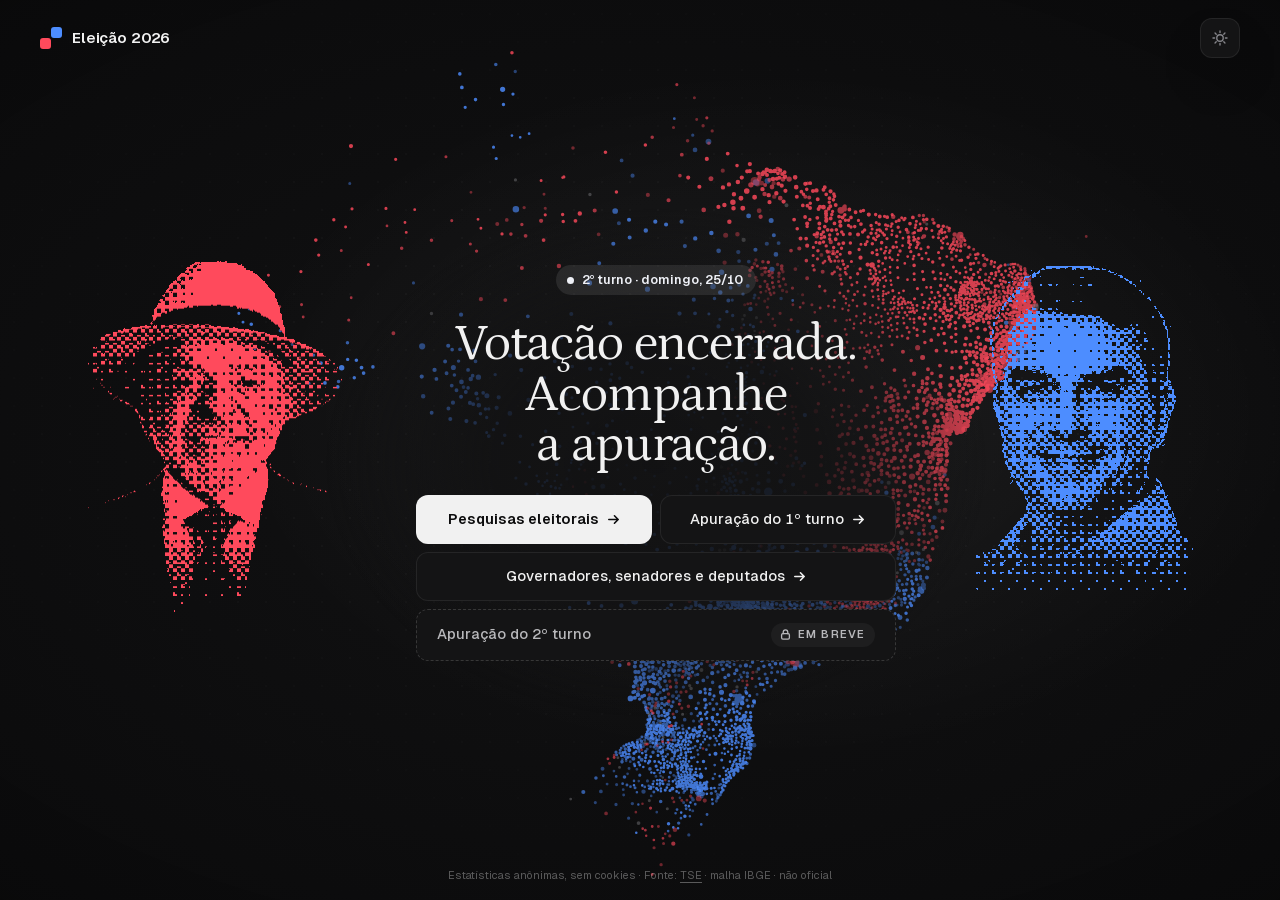
==== commit 0b9288d2: "Governador, senador e deputados: página cargo.html, coletor do TSE e dados do 1º turno Nova página c" ====
--- a/site/index.html
+++ b/site/index.html
@@ -49,6 +49,7 @@
       <nav class="ctas" aria-label="Principais seções">
         <a class="btn primary" href="pesquisas.html">Pesquisas eleitorais<svg viewBox="0 0 16 16" fill="none" stroke="currentColor" stroke-width="1.7" stroke-linecap="round" stroke-linejoin="round" aria-hidden="true"><path d="M3 8h10M9 4l4 4-4 4"/></svg></a>
         <a class="btn" href="apuracao.html?data=r1">Apuração do 1º turno<svg viewBox="0 0 16 16" fill="none" stroke="currentColor" stroke-width="1.7" stroke-linecap="round" stroke-linejoin="round" aria-hidden="true"><path d="M3 8h10M9 4l4 4-4 4"/></svg></a>
+        <a class="btn" href="cargo.html" data-ev="cargo">Governadores, senadores e deputados<svg viewBox="0 0 16 16" fill="none" stroke="currentColor" stroke-width="1.7" stroke-linecap="round" stroke-linejoin="round" aria-hidden="true"><path d="M3 8h10M9 4l4 4-4 4"/></svg></a>
             <span class="btn locked" role="link" aria-disabled="true" title="Disponível quando a apuração começar">Apuração do 2º turno<span class="soonbadge"><svg viewBox="0 0 16 16" fill="none" stroke="currentColor" stroke-width="1.6" stroke-linecap="round" stroke-linejoin="round" aria-hidden="true"><rect x="3.2" y="7" width="9.6" height="6.6" rx="1.6"/><path d="M5.2 7V5.2a2.8 2.8 0 0 1 5.6 0V7"/></svg>Em breve</span></span>
       </nav>
     </div>
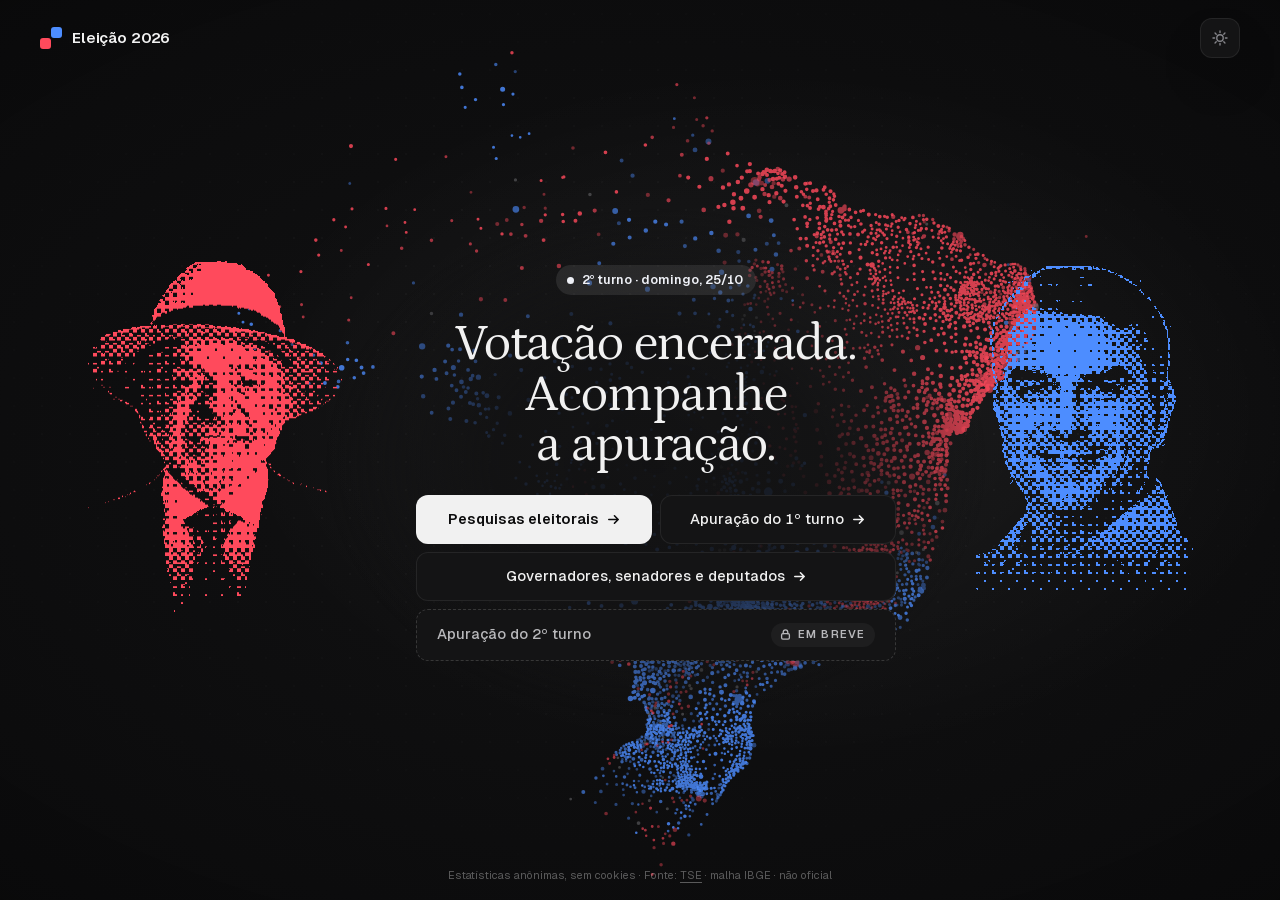
==== commit 11a92ce7: "Troca o subdomínio workers.dev para brlabs (URLs de og, config e docs); página de debate Co-Authored" ====
--- a/site/index.html
+++ b/site/index.html
@@ -10,12 +10,12 @@
 <meta property="og:site_name" content="Eleição 2026">
 <meta property="og:title" content="Eleição 2026 · Lula × Flávio Bolsonaro">
 <meta property="og:description" content="Pesquisas, contagem regressiva e apuração município a município, em tempo real.">
-<meta property="og:url" content="https://apuracao-2026.rbranganca.workers.dev/">
-<meta property="og:image" content="https://apuracao-2026.rbranganca.workers.dev/og.jpg?v=2">
+<meta property="og:url" content="https://apuracao-2026.brlabs.workers.dev/">
+<meta property="og:image" content="https://apuracao-2026.brlabs.workers.dev/og.jpg?v=2">
 <meta property="og:image:width" content="1200">
 <meta property="og:image:height" content="630">
 <meta name="twitter:card" content="summary_large_image">
-<meta name="twitter:image" content="https://apuracao-2026.rbranganca.workers.dev/og.jpg?v=2">
+<meta name="twitter:image" content="https://apuracao-2026.brlabs.workers.dev/og.jpg?v=2">
 <link rel="icon" href="data:image/svg+xml,%3Csvg xmlns=%27http://www.w3.org/2000/svg%27 viewBox=%270 0 32 32%27%3E%3Crect width=%2732%27 height=%2732%27 rx=%278%27 fill=%27%2307090d%27/%3E%3Cpath d=%27M4 16h12v12H4z%27 fill=%27%23ff4a5c%27/%3E%3Cpath d=%27M16 4h12v12H16z%27 fill=%27%234d8dff%27/%3E%3C/svg%3E">
 <script>try{var t=new URLSearchParams(location.search).get('theme')||localStorage.getItem('theme');if(t==='light'||t==='dark')document.documentElement.dataset.theme=t}catch(e){}</script>
 <link rel="preload" href="fonts/Geist-Variable.woff2" as="font" type="font/woff2" crossorigin>
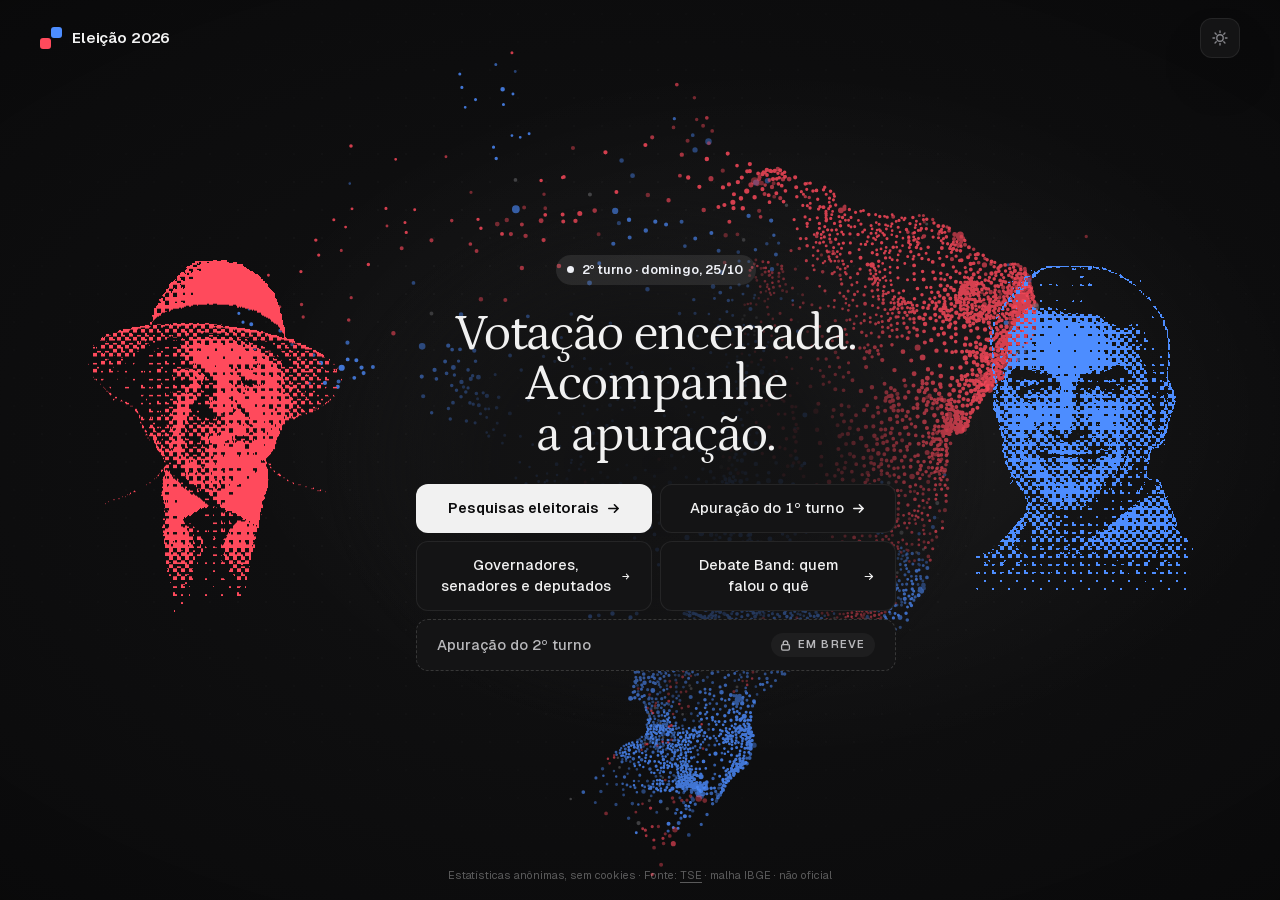
==== commit f35aaa25: "Botão do debate na página inicial Co-Authored-By: Claude Sonnet 5.5 <noreply@anthropic.com>" ====
--- a/site/index.html
+++ b/site/index.html
@@ -50,6 +50,7 @@
         <a class="btn primary" href="pesquisas.html">Pesquisas eleitorais<svg viewBox="0 0 16 16" fill="none" stroke="currentColor" stroke-width="1.7" stroke-linecap="round" stroke-linejoin="round" aria-hidden="true"><path d="M3 8h10M9 4l4 4-4 4"/></svg></a>
         <a class="btn" href="apuracao.html?data=r1">Apuração do 1º turno<svg viewBox="0 0 16 16" fill="none" stroke="currentColor" stroke-width="1.7" stroke-linecap="round" stroke-linejoin="round" aria-hidden="true"><path d="M3 8h10M9 4l4 4-4 4"/></svg></a>
         <a class="btn" href="cargo.html" data-ev="cargo">Governadores, senadores e deputados<svg viewBox="0 0 16 16" fill="none" stroke="currentColor" stroke-width="1.7" stroke-linecap="round" stroke-linejoin="round" aria-hidden="true"><path d="M3 8h10M9 4l4 4-4 4"/></svg></a>
+        <a class="btn" href="debate.html" data-ev="debate">Debate Band: quem falou o quê<svg viewBox="0 0 16 16" fill="none" stroke="currentColor" stroke-width="1.7" stroke-linecap="round" stroke-linejoin="round" aria-hidden="true"><path d="M3 8h10M9 4l4 4-4 4"/></svg></a>
             <span class="btn locked" role="link" aria-disabled="true" title="Disponível quando a apuração começar">Apuração do 2º turno<span class="soonbadge"><svg viewBox="0 0 16 16" fill="none" stroke="currentColor" stroke-width="1.6" stroke-linecap="round" stroke-linejoin="round" aria-hidden="true"><rect x="3.2" y="7" width="9.6" height="6.6" rx="1.6"/><path d="M5.2 7V5.2a2.8 2.8 0 0 1 5.6 0V7"/></svg>Em breve</span></span>
       </nav>
     </div>
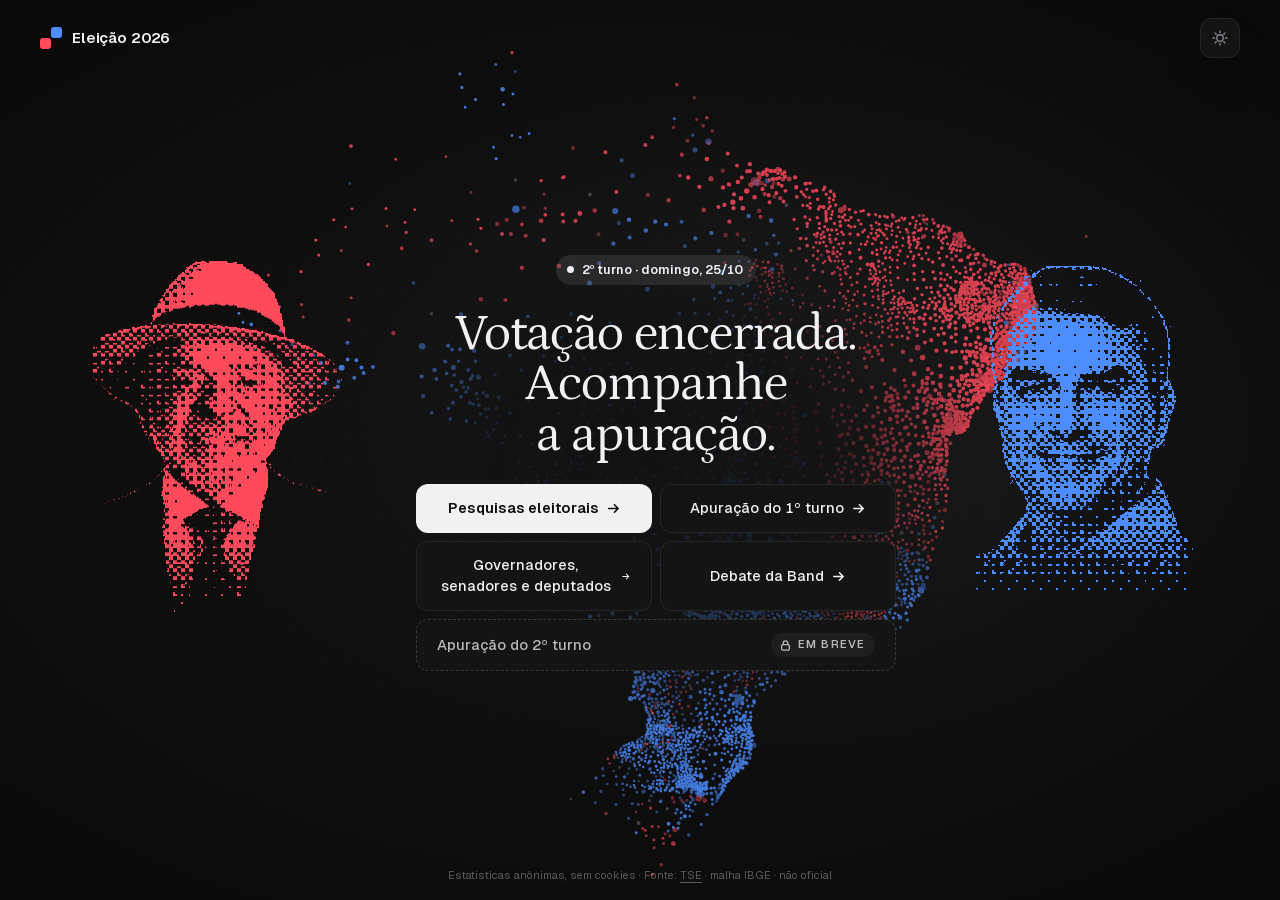
==== commit a3da7f8d: "Debate: títulos mais sóbrios (O debate em números / Debate da Band) Co-Authored-By: Claude Sonnet 5." ====
--- a/site/index.html
+++ b/site/index.html
@@ -50,7 +50,7 @@
         <a class="btn primary" href="pesquisas.html">Pesquisas eleitorais<svg viewBox="0 0 16 16" fill="none" stroke="currentColor" stroke-width="1.7" stroke-linecap="round" stroke-linejoin="round" aria-hidden="true"><path d="M3 8h10M9 4l4 4-4 4"/></svg></a>
         <a class="btn" href="apuracao.html?data=r1">Apuração do 1º turno<svg viewBox="0 0 16 16" fill="none" stroke="currentColor" stroke-width="1.7" stroke-linecap="round" stroke-linejoin="round" aria-hidden="true"><path d="M3 8h10M9 4l4 4-4 4"/></svg></a>
         <a class="btn" href="cargo.html" data-ev="cargo">Governadores, senadores e deputados<svg viewBox="0 0 16 16" fill="none" stroke="currentColor" stroke-width="1.7" stroke-linecap="round" stroke-linejoin="round" aria-hidden="true"><path d="M3 8h10M9 4l4 4-4 4"/></svg></a>
-        <a class="btn" href="debate.html" data-ev="debate">Debate Band: quem falou o quê<svg viewBox="0 0 16 16" fill="none" stroke="currentColor" stroke-width="1.7" stroke-linecap="round" stroke-linejoin="round" aria-hidden="true"><path d="M3 8h10M9 4l4 4-4 4"/></svg></a>
+        <a class="btn" href="debate.html" data-ev="debate">Debate da Band<svg viewBox="0 0 16 16" fill="none" stroke="currentColor" stroke-width="1.7" stroke-linecap="round" stroke-linejoin="round" aria-hidden="true"><path d="M3 8h10M9 4l4 4-4 4"/></svg></a>
             <span class="btn locked" role="link" aria-disabled="true" title="Disponível quando a apuração começar">Apuração do 2º turno<span class="soonbadge"><svg viewBox="0 0 16 16" fill="none" stroke="currentColor" stroke-width="1.6" stroke-linecap="round" stroke-linejoin="round" aria-hidden="true"><rect x="3.2" y="7" width="9.6" height="6.6" rx="1.6"/><path d="M5.2 7V5.2a2.8 2.8 0 0 1 5.6 0V7"/></svg>Em breve</span></span>
       </nav>
     </div>
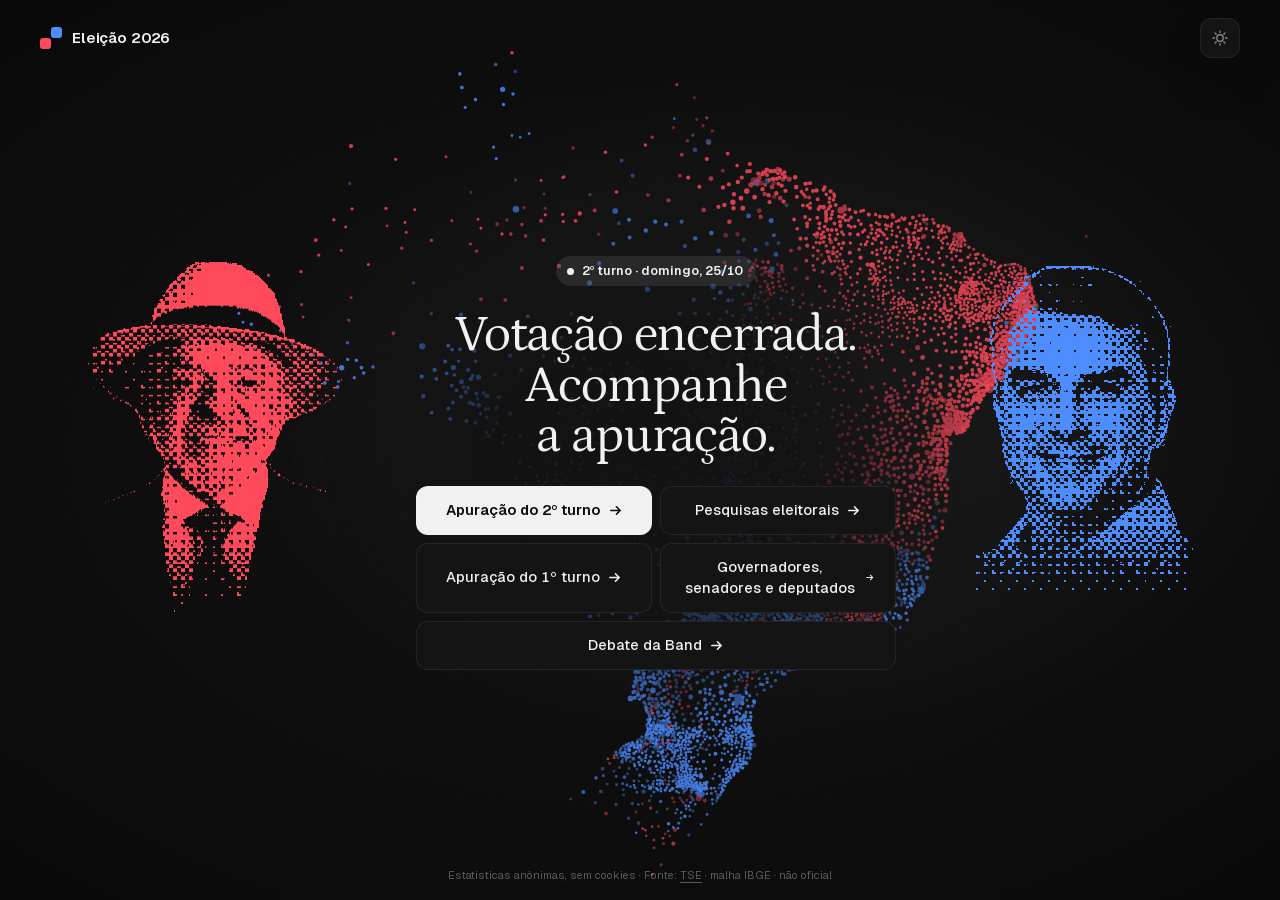
==== commit 12d05afe: "2º turno: libera a apuração na home (primeiro botão) e troca 'Apuração em breve' pelo tracker da vot" ====
--- a/site/index.html
+++ b/site/index.html
@@ -47,11 +47,12 @@
         <div class="u panel"><b id="cdS">--</b><small>seg</small></div>
       </div>
       <nav class="ctas" aria-label="Principais seções">
-        <a class="btn primary" href="pesquisas.html">Pesquisas eleitorais<svg viewBox="0 0 16 16" fill="none" stroke="currentColor" stroke-width="1.7" stroke-linecap="round" stroke-linejoin="round" aria-hidden="true"><path d="M3 8h10M9 4l4 4-4 4"/></svg></a>
+        <a class="btn primary" href="apuracao.html" data-ev="apuracao2">Apuração do 2º turno<svg viewBox="0 0 16 16" fill="none" stroke="currentColor" stroke-width="1.7" stroke-linecap="round" stroke-linejoin="round" aria-hidden="true"><path d="M3 8h10M9 4l4 4-4 4"/></svg></a>
+        <a class="btn" href="pesquisas.html">Pesquisas eleitorais<svg viewBox="0 0 16 16" fill="none" stroke="currentColor" stroke-width="1.7" stroke-linecap="round" stroke-linejoin="round" aria-hidden="true"><path d="M3 8h10M9 4l4 4-4 4"/></svg></a>
         <a class="btn" href="apuracao.html?data=r1">Apuração do 1º turno<svg viewBox="0 0 16 16" fill="none" stroke="currentColor" stroke-width="1.7" stroke-linecap="round" stroke-linejoin="round" aria-hidden="true"><path d="M3 8h10M9 4l4 4-4 4"/></svg></a>
         <a class="btn" href="cargo.html" data-ev="cargo">Governadores, senadores e deputados<svg viewBox="0 0 16 16" fill="none" stroke="currentColor" stroke-width="1.7" stroke-linecap="round" stroke-linejoin="round" aria-hidden="true"><path d="M3 8h10M9 4l4 4-4 4"/></svg></a>
         <a class="btn" href="debate.html" data-ev="debate">Debate da Band<svg viewBox="0 0 16 16" fill="none" stroke="currentColor" stroke-width="1.7" stroke-linecap="round" stroke-linejoin="round" aria-hidden="true"><path d="M3 8h10M9 4l4 4-4 4"/></svg></a>
-            <span class="btn locked" role="link" aria-disabled="true" title="Disponível quando a apuração começar">Apuração do 2º turno<span class="soonbadge"><svg viewBox="0 0 16 16" fill="none" stroke="currentColor" stroke-width="1.6" stroke-linecap="round" stroke-linejoin="round" aria-hidden="true"><rect x="3.2" y="7" width="9.6" height="6.6" rx="1.6"/><path d="M5.2 7V5.2a2.8 2.8 0 0 1 5.6 0V7"/></svg>Em breve</span></span>
+
       </nav>
     </div>
     <figure class="face f"><canvas class="dither" data-src="img/flavio.jpg" role="img" aria-label="Retrato de Flávio Bolsonaro"></canvas></figure>
